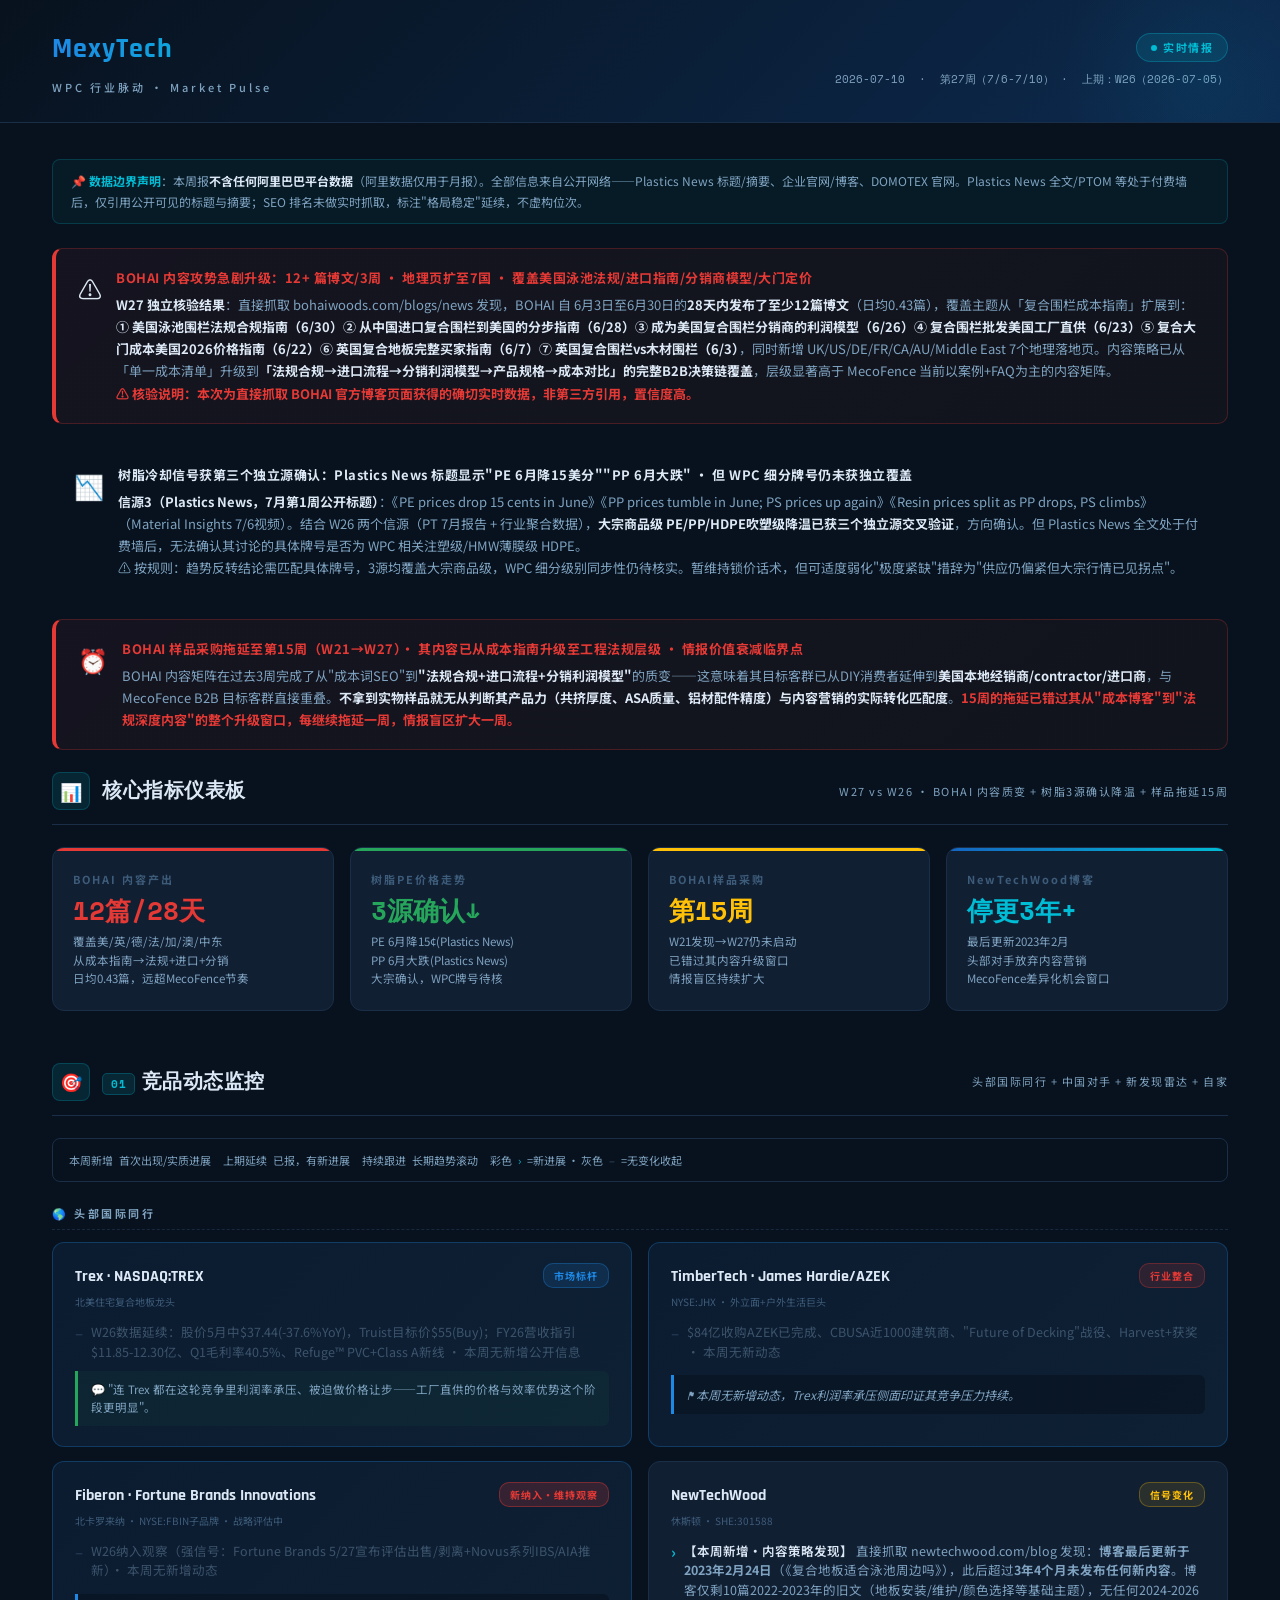
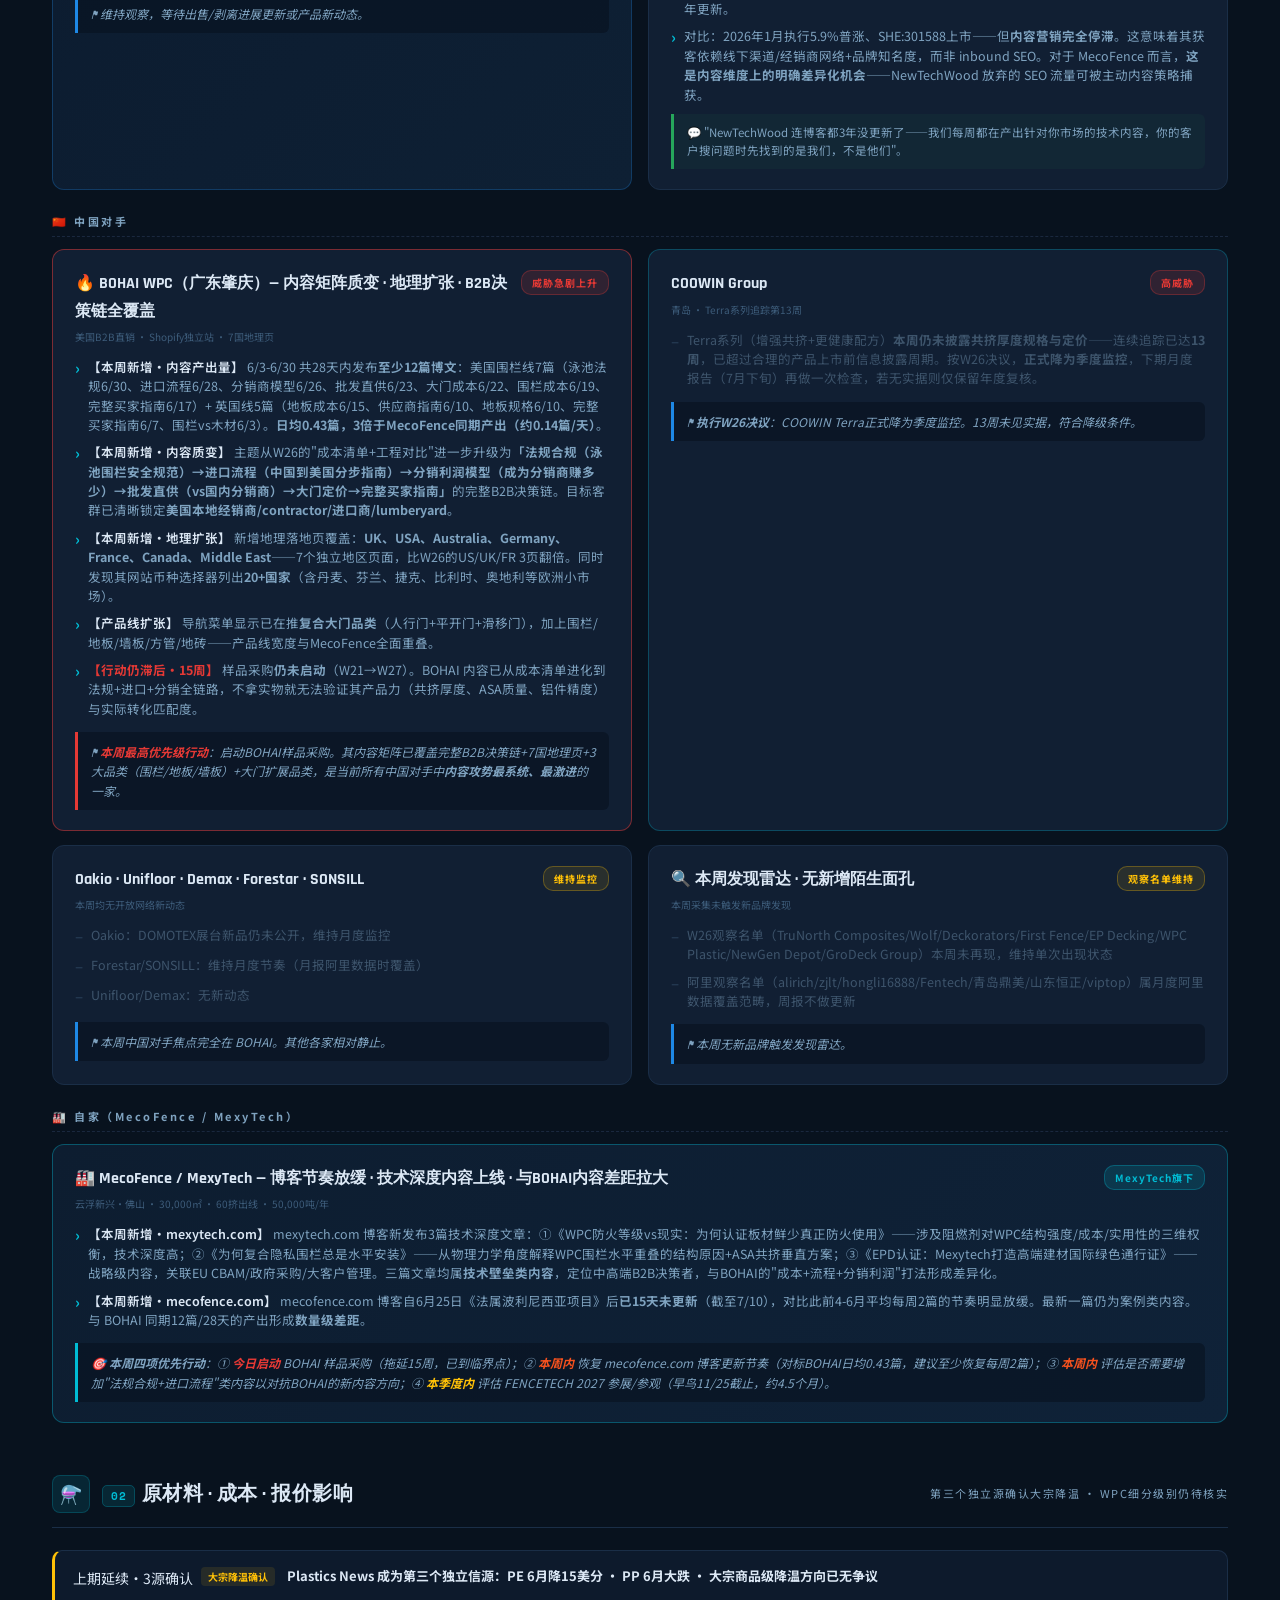
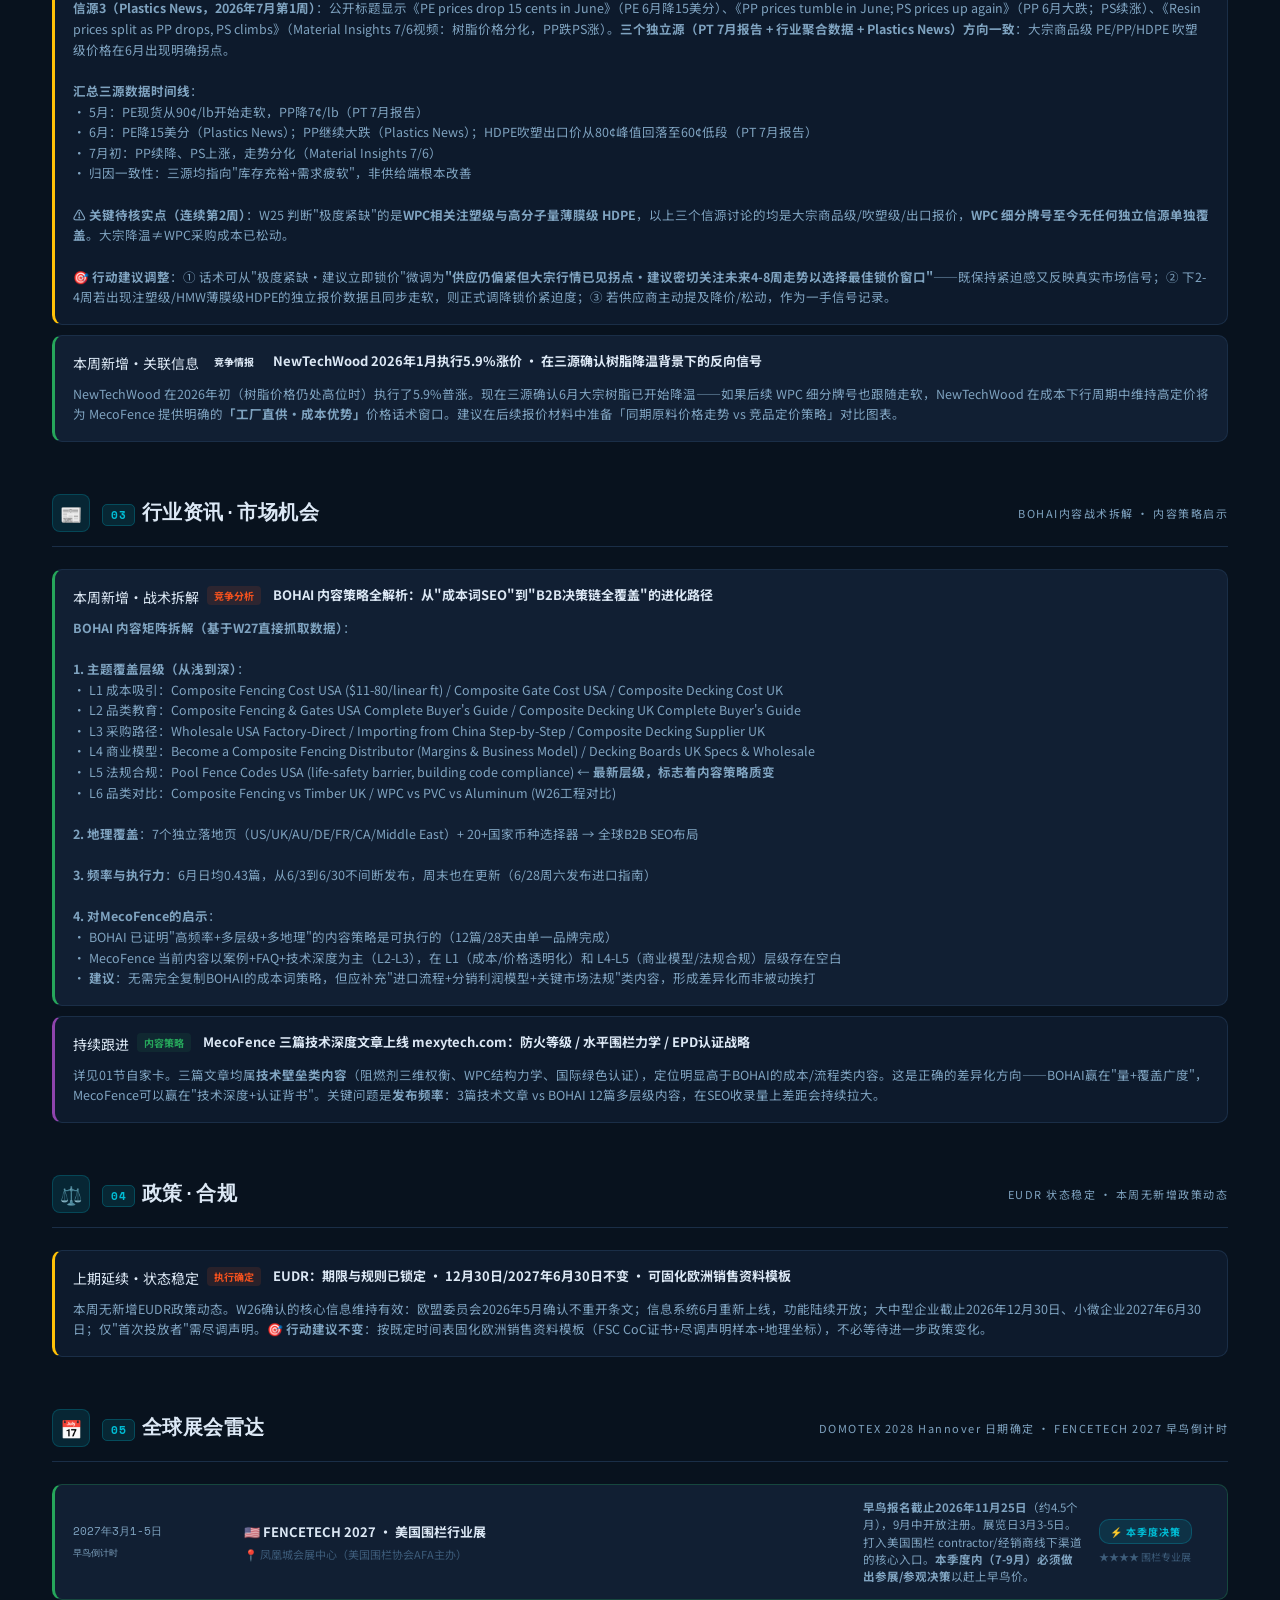
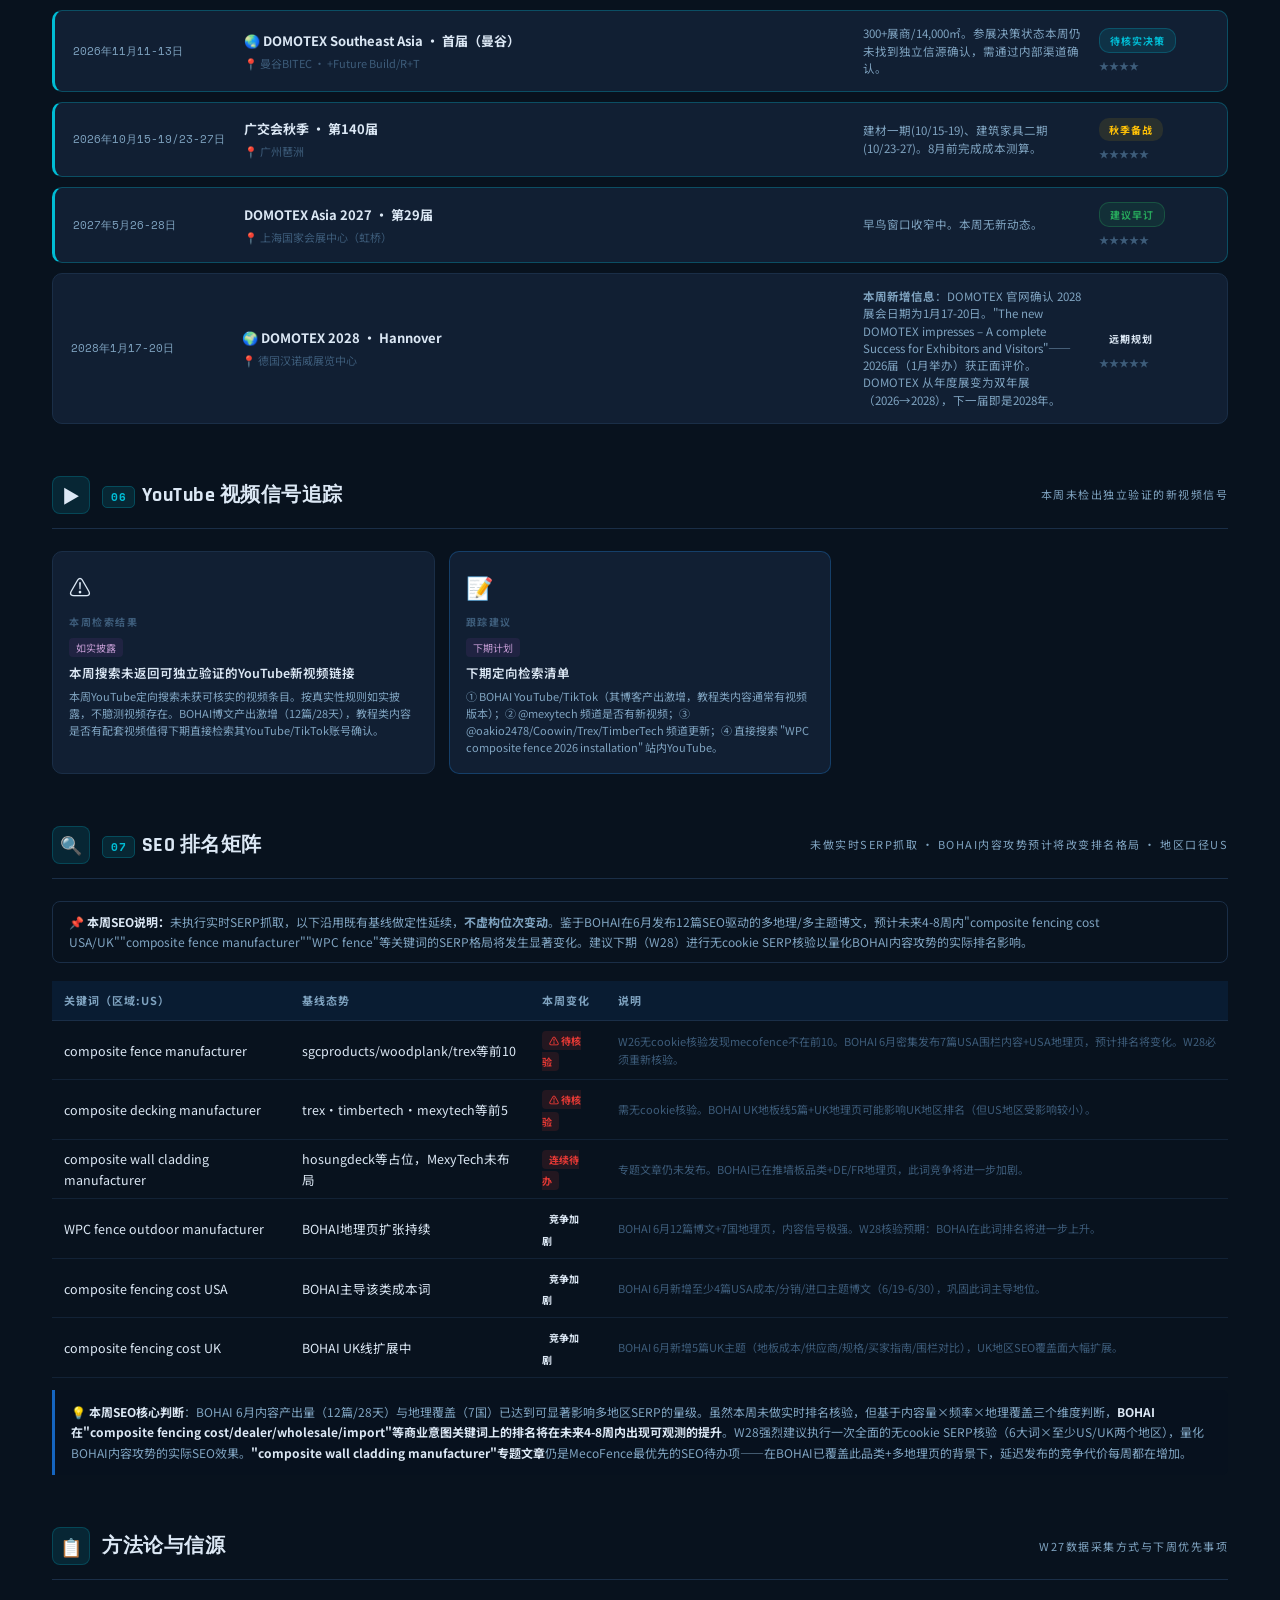
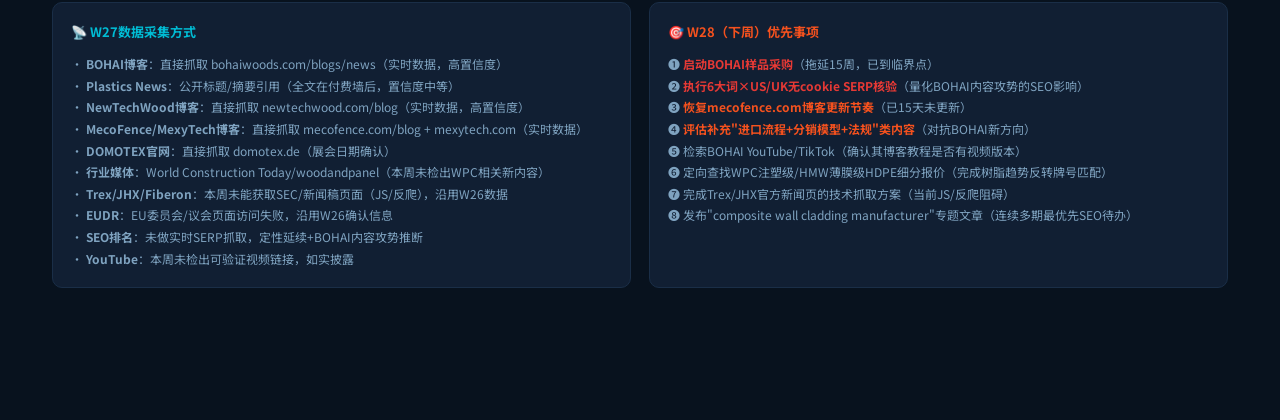
==== 2026-W27.html @ 4975dfab "W27: BOHAI内容质变(12篇28天+7国)·树脂3源降温·NewTechWood博客停更3年·COOWIN Terra降级" ====
<!DOCTYPE html><html lang="zh-CN"><head><meta charset="UTF-8"><meta name="viewport" content="width=device-width, initial-scale=1.0"><title>MexyTech WPC 行业脉动 — 2026 第27周</title><link rel="stylesheet" href="pulse.css"></head><body><header>
  <div class="logo-block">
    <div class="logo-name">MexyTech</div>
    <div class="logo-sub">WPC 行业脉动 · Market Pulse</div>
  </div>
  <div class="header-right">
    <div class="live-badge"><span class="dot-live"></span> 实时情报</div>
    <div class="report-meta">2026-07-10 &nbsp;·&nbsp; 第27周（7/6-7/10）&nbsp;·&nbsp; 上期：W26（2026-07-05）</div>
  </div>
</header><main>

<div style="margin-bottom:24px;padding:11px 18px;background:rgba(0,188,212,.05);border:1px solid rgba(0,188,212,.2);border-radius:8px;font-size:12px;color:var(--正文次色);">
  📌 <strong style="color:var(--青色)">数据边界声明</strong>：本周报<strong style="color:var(--正文主色)">不含任何阿里巴巴平台数据</strong>（阿里数据仅用于月报）。全部信息来自公开网络——Plastics News 标题/摘要、企业官网/博客、DOMOTEX 官网。Plastics News 全文/PTOM 等处于付费墙后，仅引用公开可见的标题与摘要；SEO 排名未做实时抓取，标注"格局稳定"延续，不虚构位次。
</div>

<!-- 三条警报 -->
<div class="警报横幅 红">
  <div class="警报图标">⚠️</div>
  <div>
    <div class="警报标题">BOHAI 内容攻势急剧升级：12+ 篇博文/3周 · 地理页扩至7国 · 覆盖美国泳池法规/进口指南/分销商模型/大门定价</div>
    <div class="警报正文">
      <strong>W27 独立核验结果</strong>：直接抓取 bohaiwoods.com/blogs/news 发现，BOHAI 自 6月3日至6月30日的<strong>28天内发布了至少12篇博文</strong>（日均0.43篇），覆盖主题从「复合围栏成本指南」扩展到：<strong>① 美国泳池围栏法规合规指南（6/30）② 从中国进口复合围栏到美国的分步指南（6/28）③ 成为美国复合围栏分销商的利润模型（6/26）④ 复合围栏批发美国工厂直供（6/23）⑤ 复合大门成本美国2026价格指南（6/22）⑥ 英国复合地板完整买家指南（6/7）⑦ 英国复合围栏vs木材围栏（6/3）</strong>，同时新增 UK/US/DE/FR/CA/AU/Middle East 7个地理落地页。内容策略已从「单一成本清单」升级到<strong>「法规合规→进口流程→分销利润模型→产品规格→成本对比」的完整B2B决策链覆盖</strong>，层级显著高于 MecoFence 当前以案例+FAQ为主的内容矩阵。<br>
      <span class="红字">⚠️ 核验说明：本次为直接抓取 BOHAI 官方博客页面获得的确切实时数据，非第三方引用，置信度高。</span>
    </div>
  </div>
</div>

<div class="警报横幅 黄">
  <div class="警报图标">📉</div>
  <div>
    <div class="警报标题">树脂冷却信号获第三个独立源确认：Plastics News 标题显示"PE 6月降15美分""PP 6月大跌" · 但 WPC 细分牌号仍未获独立覆盖</div>
    <div class="警报正文">
      <strong>信源3（Plastics News，7月第1周公开标题）</strong>：《PE prices drop 15 cents in June》《PP prices tumble in June; PS prices up again》《Resin prices split as PP drops, PS climbs》（Material Insights 7/6视频）。结合 W26 两个信源（PT 7月报告 + 行业聚合数据），<strong>大宗商品级 PE/PP/HDPE吹塑级降温已获三个独立源交叉验证</strong>，方向确认。但 Plastics News 全文处于付费墙后，无法确认其讨论的具体牌号是否为 WPC 相关注塑级/HMW薄膜级 HDPE。<br>
      <span class="黄字">⚠️ 按规则：趋势反转结论需匹配具体牌号，3源均覆盖大宗商品级，WPC 细分级别同步性仍待核实。暂维持锁价话术，但可适度弱化"极度紧缺"措辞为"供应仍偏紧但大宗行情已见拐点"。</span>
    </div>
  </div>
</div>

<div class="警报横幅 红">
  <div class="警报图标">⏰</div>
  <div>
    <div class="警报标题">BOHAI 样品采购拖延至第15周（W21→W27）· 其内容已从成本指南升级至工程法规层级 · 情报价值衰减临界点</div>
    <div class="警报正文">
      BOHAI 内容矩阵在过去3周完成了从"成本词SEO"到<strong>"法规合规+进口流程+分销利润模型"</strong>的质变——这意味着其目标客群已从DIY消费者延伸到<strong>美国本地经销商/contractor/进口商</strong>，与 MecoFence B2B 目标客群直接重叠。<strong>不拿到实物样品就无从判断其产品力（共挤厚度、ASA质量、铝材配件精度）与内容营销的实际转化匹配度</strong>。<span class="红字">15周的拖延已错过其从"成本博客"到"法规深度内容"的整个升级窗口，每继续拖延一周，情报盲区扩大一周。</span>
    </div>
  </div>
</div>

<!-- 仪表板 -->
<section>
  <div class="节标题栏">
    <div class="节图标">📊</div>
    <div class="节名">核心指标仪表板</div>
    <div class="节副标题">W27 vs W26 · BOHAI 内容质变 + 树脂3源确认降温 + 样品拖延15周</div>
  </div>
  <div class="统计网格">
    <div class="统计卡片 红">
      <div class="统计标签">BOHAI 内容产出</div>
      <div class="统计数值">12篇/28天</div>
      <div class="统计备注">覆盖美/英/德/法/加/澳/中东<br>从成本指南→法规+进口+分销<br>日均0.43篇，远超MecoFence节奏</div>
    </div>
    <div class="统计卡片 绿">
      <div class="统计标签">树脂PE价格走势</div>
      <div class="统计数值">3源确认↓</div>
      <div class="统计备注">PE 6月降15¢(Plastics News)<br>PP 6月大跌(Plastics News)<br>大宗确认，WPC牌号待核</div>
    </div>
    <div class="统计卡片 黄">
      <div class="统计标签">BOHAI样品采购</div>
      <div class="统计数值">第15周</div>
      <div class="统计备注">W21发现→W27仍未启动<br>已错过其内容升级窗口<br>情报盲区持续扩大</div>
    </div>
    <div class="统计卡片 蓝">
      <div class="统计标签">NewTechWood博客</div>
      <div class="统计数值">停更3年+</div>
      <div class="统计备注">最后更新2023年2月<br>头部对手放弃内容营销<br>MecoFence差异化机会窗口</div>
    </div>
  </div>
</section>

<!-- 01 竞品动态 -->
<section>
  <div class="节标题栏">
    <div class="节图标">🎯</div>
    <div class="节名"><span class="节序号">01</span> 竞品动态监控</div>
    <div class="节副标题">头部国际同行 + 中国对手 + 新发现雷达 + 自家</div>
  </div>
  <div class="回溯图例">
    <span class="图例项"><span class="回溯徽章 徽章-新增">本周新增</span>首次出现/实质进展</span>
    <span class="图例项"><span class="回溯徽章 徽章-延续">上期延续</span>已报，有新进展</span>
    <span class="图例项"><span class="回溯徽章 徽章-跟进">持续跟进</span>长期趋势滚动</span>
    <span class="图例项">彩色<span style="color:var(--青色)">›</span>=新进展 · 灰色<span style="opacity:.42">–</span>=无变化收起</span>
  </div>

  <div class="子分类标题">🌎 头部国际同行</div>
  <div class="竞品网格">
    <div class="竞品卡片 标杆">
      <div class="竞品顶部"><div><div class="竞品名">Trex · NASDAQ:TREX</div><div class="竞品来源">北美住宅复合地板龙头</div></div><span class="威胁等级 威胁-标杆">市场标杆</span></div>
      <ul class="竞品更新列表">
        <li class="已报"><span>W26数据延续：股价5月中$37.44(-37.6%YoY)，Truist目标价$55(Buy)；FY26营收指引$11.85-12.30亿、Q1毛利率40.5%、Refuge™ PVC+Class A新线 · 本周无新增公开信息</span></li>
      </ul>
      <div class="业务话术">💬 "连 Trex 都在这轮竞争里利润率承压、被迫做价格让步——工厂直供的价格与效率优势这个阶段更明显"。</div>
    </div>
    <div class="竞品卡片 标杆">
      <div class="竞品顶部"><div><div class="竞品名">TimberTech · James Hardie/AZEK</div><div class="竞品来源">NYSE:JHX · 外立面+户外生活巨头</div></div><span class="威胁等级 威胁-高">行业整合</span></div>
      <ul class="竞品更新列表">
        <li class="已报"><span>$84亿收购AZEK已完成、CBUSA近1000建筑商、"Future of Decking"战役、Harvest+获奖 · 本周无新动态</span></li>
      </ul>
      <div class="竞品裁决">⚑ 本周无新增动态，Trex利润率承压侧面印证其竞争压力持续。</div>
    </div>
  </div>
  <div style="margin-top:14px;"></div>
  <div class="竞品网格">
    <div class="竞品卡片 标杆">
      <div class="竞品顶部"><div><div class="竞品名">Fiberon · Fortune Brands Innovations</div><div class="竞品来源">北卡罗来纳 · NYSE:FBIN子品牌 · 战略评估中</div></div><span class="威胁等级 威胁-新">新纳入·维持观察</span></div>
      <ul class="竞品更新列表">
        <li class="已报"><span>W26纳入观察（强信号：Fortune Brands 5/27宣布评估出售/剥离+Novus系列IBS/AIA推新）· 本周无新增动态</span></li>
      </ul>
      <div class="竞品裁决">⚑ 维持观察，等待出售/剥离进展更新或产品新动态。</div>
    </div>
    <div class="竞品卡片">
      <div class="竞品顶部"><div><div class="竞品名">NewTechWood</div><div class="竞品来源">休斯顿 · SHE:301588</div></div><span class="威胁等级 威胁-监控">信号变化</span></div>
      <ul class="竞品更新列表">
        <li><span><span class="重点">【本周新增·内容策略发现】</span> 直接抓取 newtechwood.com/blog 发现：<strong>博客最后更新于2023年2月24日</strong>（《复合地板适合泳池周边吗》），此后超过<strong>3年4个月未发布任何新内容</strong>。博客仅剩10篇2022-2023年的旧文（地板安装/维护/颜色选择等基础主题），无任何2024-2026年更新。</span></li>
        <li><span>对比：2026年1月执行5.9%普涨、SHE:301588上市——但<strong>内容营销完全停滞</strong>。这意味着其获客依赖线下渠道/经销商网络+品牌知名度，而非 inbound SEO。对于 MecoFence 而言，<strong>这是内容维度上的明确差异化机会</strong>——NewTechWood 放弃的 SEO 流量可被主动内容策略捕获。</span></li>
      </ul>
      <div class="业务话术">💬 "NewTechWood 连博客都3年没更新了——我们每周都在产出针对你市场的技术内容，你的客户搜问题时先找到的是我们，不是他们"。</div>
    </div>
  </div>

  <div class="子分类标题">🇨🇳 中国对手</div>
  <div class="竞品网格">
    <div class="竞品卡片" style="border-color:rgba(229,57,53,.5);">
      <div class="竞品顶部"><div><div class="竞品名">🔥 BOHAI WPC（广东肇庆）— 内容矩阵质变 · 地理扩张 · B2B决策链全覆盖</div><div class="竞品来源">美国B2B直销 · Shopify独立站 · 7国地理页</div></div><span class="威胁等级 威胁-高">威胁急剧上升</span></div>
      <ul class="竞品更新列表">
        <li><span><span class="重点">【本周新增·内容产出量】</span> 6/3-6/30 共28天内发布<strong>至少12篇博文</strong>：美国围栏线7篇（泳池法规6/30、进口流程6/28、分销商模型6/26、批发直供6/23、大门成本6/22、围栏成本6/19、完整买家指南6/17）+ 英国线5篇（地板成本6/15、供应商指南6/10、地板规格6/10、完整买家指南6/7、围栏vs木材6/3）。<strong>日均0.43篇，3倍于MecoFence同期产出（约0.14篇/天）</strong>。</span></li>
        <li><span><span class="重点">【本周新增·内容质变】</span> 主题从W26的"成本清单+工程对比"进一步升级为<strong>「法规合规（泳池围栏安全规范）→进口流程（中国到美国分步指南）→分销利润模型（成为分销商赚多少）→批发直供（vs国内分销商）→大门定价→完整买家指南」</strong>的完整B2B决策链。目标客群已清晰锁定<strong>美国本地经销商/contractor/进口商/lumberyard</strong>。</span></li>
        <li><span><span class="重点">【本周新增·地理扩张】</span> 新增地理落地页覆盖：<strong>UK、USA、Australia、Germany、France、Canada、Middle East</strong>——7个独立地区页面，比W26的US/UK/FR 3页翻倍。同时发现其网站币种选择器列出<strong>20+国家</strong>（含丹麦、芬兰、捷克、比利时、奥地利等欧洲小市场）。</span></li>
        <li><span><span class="重点">【产品线扩张】</span> 导航菜单显示已在推<strong>复合大门品类</strong>（人行门+平开门+滑移门），加上围栏/地板/墙板/方管/地砖——产品线宽度与MecoFence全面重叠。</span></li>
        <li><span><span class="红字">【行动仍滞后·15周】</span> 样品采购<strong>仍未启动</strong>（W21→W27）。BOHAI 内容已从成本清单进化到法规+进口+分销全链路，不拿实物就无法验证其产品力（共挤厚度、ASA质量、铝件精度）与实际转化匹配度。</span></li>
      </ul>
      <div class="竞品裁决" style="border-left-color:var(--红色);">⚑ <strong style="color:var(--红色)">本周最高优先级行动</strong>：启动BOHAI样品采购。其内容矩阵已覆盖完整B2B决策链+7国地理页+3大品类（围栏/地板/墙板）+大门扩展品类，是当前所有中国对手中<strong>内容攻势最系统、最激进</strong>的一家。</div>
    </div>
    <div class="竞品卡片 高亮">
      <div class="竞品顶部"><div><div class="竞品名">COOWIN Group</div><div class="竞品来源">青岛 · Terra系列追踪第13周</div></div><span class="威胁等级 威胁-高">高威胁</span></div>
      <ul class="竞品更新列表">
        <li class="已报"><span>Terra系列（增强共挤+更健康配方）<strong>本周仍未披露共挤厚度规格与定价</strong>——连续追踪已达<strong>13周</strong>，已超过合理的产品上市前信息披露周期。按W26决议，<strong>正式降为季度监控</strong>，下期月度报告（7月下旬）再做一次检查，若无实据则仅保留年度复核。</span></li>
      </ul>
      <div class="竞品裁决">⚑ <strong>执行W26决议</strong>：COOWIN Terra正式降为季度监控。13周未见实据，符合降级条件。</div>
    </div>
  </div>
  <div style="margin-top:14px;"></div>
  <div class="竞品网格">
    <div class="竞品卡片">
      <div class="竞品顶部"><div><div class="竞品名">Oakio · Unifloor · Demax · Forestar · SONSILL</div><div class="竞品来源">本周均无开放网络新动态</div></div><span class="威胁等级 威胁-监控">维持监控</span></div>
      <ul class="竞品更新列表">
        <li class="已报"><span>Oakio：DOMOTEX展台新品仍未公开，维持月度监控</span></li>
        <li class="已报"><span>Forestar/SONSILL：维持月度节奏（月报阿里数据时覆盖）</span></li>
        <li class="已报"><span>Unifloor/Demax：无新动态</span></li>
      </ul>
      <div class="竞品裁决">⚑ 本周中国对手焦点完全在 BOHAI。其他各家相对静止。</div>
    </div>
    <div class="竞品卡片">
      <div class="竞品顶部"><div><div class="竞品名">🔍 本周发现雷达 · 无新增陌生面孔</div><div class="竞品来源">本周采集未触发新品牌发现</div></div><span class="威胁等级 威胁-监控">观察名单维持</span></div>
      <ul class="竞品更新列表">
        <li class="已报"><span>W26观察名单（TruNorth Composites/Wolf/Deckorators/First Fence/EP Decking/WPC Plastic/NewGen Depot/GroDeck Group）本周未再现，维持单次出现状态</span></li>
        <li class="已报"><span>阿里观察名单（alirich/zjlt/hongli16888/Fentech/青岛鼎美/山东恒正/viptop）属月度阿里数据覆盖范畴，周报不做更新</span></li>
      </ul>
      <div class="竞品裁决">⚑ 本周无新品牌触发发现雷达。</div>
    </div>
  </div>

  <div class="子分类标题">🏭 自家（MecoFence / MexyTech）</div>
  <div class="竞品网格">
    <div class="竞品卡片 跨两列 自家">
      <div class="竞品顶部"><div><div class="竞品名">🏭 MecoFence / MexyTech — 博客节奏放缓 · 技术深度内容上线 · 与BOHAI内容差距拉大</div><div class="竞品来源">云浮新兴·佛山 · 30,000㎡ · 60挤出线 · 50,000吨/年</div></div><span class="威胁等级 威胁-自家">MexyTech旗下</span></div>
      <ul class="竞品更新列表">
        <li><span><span class="重点">【本周新增·mexytech.com】</span> mexytech.com 博客新发布3篇技术深度文章：①《WPC防火等级vs现实：为何认证板材鲜少真正防火使用》——涉及阻燃剂对WPC结构强度/成本/实用性的三维权衡，技术深度高；②《为何复合隐私围栏总是水平安装》——从物理力学角度解释WPC围栏水平重叠的结构原因+ASA共挤垂直方案；③《EPD认证：Mexytech打造高端建材国际绿色通行证》——战略级内容，关联EU CBAM/政府采购/大客户管理。三篇文章均属<strong>技术壁垒类内容</strong>，定位中高端B2B决策者，与BOHAI的"成本+流程+分销利润"打法形成差异化。</span></li>
        <li><span><span class="重点">【本周新增·mecofence.com】</span> mecofence.com 博客自6月25日《法属波利尼西亚项目》后<strong>已15天未更新</strong>（截至7/10），对比此前4-6月平均每周2篇的节奏明显放缓。最新一篇仍为案例类内容。与 BOHAI 同期12篇/28天的产出形成<strong>数量级差距</strong>。</span></li>
      </ul>
      <div class="竞品裁决" style="border-left-color:var(--青色);">🎯 <strong>本周四项优先行动</strong>：① <strong style="color:var(--红色)">今日启动</strong> BOHAI 样品采购（拖延15周，已到临界点）；② <strong style="color:var(--橙色)">本周内</strong> 恢复 mecofence.com 博客更新节奏（对标BOHAI日均0.43篇，建议至少恢复每周2篇）；③ <strong style="color:var(--橙色)">本周内</strong> 评估是否需要增加"法规合规+进口流程"类内容以对抗BOHAI的新内容方向；④ <strong style="color:var(--黄色)">本季度内</strong> 评估 FENCETECH 2027 参展/参观（早鸟11/25截止，约4.5个月）。</div>
    </div>
  </div>
</section>

<!-- 02 原材料·成本 -->
<section>
  <div class="节标题栏">
    <div class="节图标">⚗️</div>
    <div class="节名"><span class="节序号">02</span> 原材料 · 成本 · 报价影响</div>
    <div class="节副标题">第三个独立源确认大宗降温 · WPC细分级别仍待核实</div>
  </div>
  <div class="资讯卡片 延续">
    <div class="资讯顶部">
      <span class="回溯徽章 徽章-延续">上期延续·3源确认</span>
      <span class="影响标签 影响-中">大宗降温确认</span>
      <div class="资讯标题">Plastics News 成为第三个独立信源：PE 6月降15美分 · PP 6月大跌 · 大宗商品级降温方向已无争议</div>
    </div>
    <div class="资讯正文">
      <strong>信源3（Plastics News，2026年7月第1周）</strong>：公开标题显示《PE prices drop 15 cents in June》（PE 6月降15美分）、《PP prices tumble in June; PS prices up again》（PP 6月大跌；PS续涨）、《Resin prices split as PP drops, PS climbs》（Material Insights 7/6视频：树脂价格分化，PP跌PS涨）。<strong>三个独立源（PT 7月报告 + 行业聚合数据 + Plastics News）方向一致</strong>：大宗商品级 PE/PP/HDPE 吹塑级价格在6月出现明确拐点。<br><br>
      <strong>汇总三源数据时间线</strong>：<br>
      · 5月：PE现货从90¢/lb开始走软，PP降7¢/lb（PT 7月报告）<br>
      · 6月：PE降15美分（Plastics News）；PP继续大跌（Plastics News）；HDPE吹塑出口价从80¢峰值回落至60¢低段（PT 7月报告）<br>
      · 7月初：PP续降、PS上涨，走势分化（Material Insights 7/6）<br>
      · 归因一致性：三源均指向"库存充裕+需求疲软"，非供给端根本改善<br><br>
      <strong>⚠️ 关键待核实点（连续第2周）</strong>：W25 判断"极度紧缺"的是<strong>WPC相关注塑级与高分子量薄膜级 HDPE</strong>，以上三个信源讨论的均是大宗商品级/吹塑级/出口报价，<strong>WPC 细分牌号至今无任何独立信源单独覆盖</strong>。大宗降温≠WPC采购成本已松动。<br><br>
      <strong>🎯 行动建议调整</strong>：① 话术可从"极度紧缺·建议立即锁价"微调为<strong>"供应仍偏紧但大宗行情已见拐点·建议密切关注未来4-8周走势以选择最佳锁价窗口"</strong>——既保持紧迫感又反映真实市场信号；② 下2-4周若出现注塑级/HMW薄膜级HDPE的独立报价数据且同步走软，则正式调降锁价紧迫度；③ 若供应商主动提及降价/松动，作为一手信号记录。
    </div>
  </div>
  <div class="资讯卡片 新增">
    <div class="资讯顶部">
      <span class="回溯徽章 徽章-新增">本周新增·关联信息</span>
      <span class="影响标签 影响-参考">竞争情报</span>
      <div class="资讯标题">NewTechWood 2026年1月执行5.9%涨价 · 在三源确认树脂降温背景下的反向信号</div>
    </div>
    <div class="资讯正文">
      NewTechWood 在2026年初（树脂价格仍处高位时）执行了5.9%普涨。现在三源确认6月大宗树脂已开始降温——如果后续 WPC 细分牌号也跟随走软，NewTechWood 在成本下行周期中维持高定价将为 MecoFence 提供明确的<strong>「工厂直供·成本优势」</strong>价格话术窗口。建议在后续报价材料中准备「同期原料价格走势 vs 竞品定价策略」对比图表。
    </div>
  </div>
</section>

<!-- 03 行业资讯 -->
<section>
  <div class="节标题栏">
    <div class="节图标">📰</div>
    <div class="节名"><span class="节序号">03</span> 行业资讯 · 市场机会</div>
    <div class="节副标题">BOHAI内容战术拆解 · 内容策略启示</div>
  </div>
  <div class="资讯卡片 新增">
    <div class="资讯顶部">
      <span class="回溯徽章 徽章-新增">本周新增·战术拆解</span>
      <span class="影响标签 影响-高">竞争分析</span>
      <div class="资讯标题">BOHAI 内容策略全解析：从"成本词SEO"到"B2B决策链全覆盖"的进化路径</div>
    </div>
    <div class="资讯正文">
      <strong>BOHAI 内容矩阵拆解（基于W27直接抓取数据）</strong>：<br><br>
      <strong>1. 主题覆盖层级（从浅到深）</strong>：<br>
      · L1 成本吸引：Composite Fencing Cost USA ($11-80/linear ft) / Composite Gate Cost USA / Composite Decking Cost UK<br>
      · L2 品类教育：Composite Fencing & Gates USA Complete Buyer's Guide / Composite Decking UK Complete Buyer's Guide<br>
      · L3 采购路径：Wholesale USA Factory-Direct / Importing from China Step-by-Step / Composite Decking Supplier UK<br>
      · L4 商业模型：Become a Composite Fencing Distributor (Margins & Business Model) / Decking Boards UK Specs & Wholesale<br>
      · L5 法规合规：Pool Fence Codes USA (life-safety barrier, building code compliance) ← <strong>最新层级，标志着内容策略质变</strong><br>
      · L6 品类对比：Composite Fencing vs Timber UK / WPC vs PVC vs Aluminum (W26工程对比)<br><br>
      <strong>2. 地理覆盖</strong>：7个独立落地页（US/UK/AU/DE/FR/CA/Middle East）+ 20+国家币种选择器 → 全球B2B SEO布局<br><br>
      <strong>3. 频率与执行力</strong>：6月日均0.43篇，从6/3到6/30不间断发布，周末也在更新（6/28周六发布进口指南）<br><br>
      <strong>4. 对MecoFence的启示</strong>：<br>
      · BOHAI 已证明"高频率+多层级+多地理"的内容策略是可执行的（12篇/28天由单一品牌完成）<br>
      · MecoFence 当前内容以案例+FAQ+技术深度为主（L2-L3），在 L1（成本/价格透明化）和 L4-L5（商业模型/法规合规）层级存在空白<br>
      · <strong>建议</strong>：无需完全复制BOHAI的成本词策略，但应补充"进口流程+分销利润模型+关键市场法规"类内容，形成差异化而非被动挨打
    </div>
  </div>
  <div class="资讯卡片 跟进">
    <div class="资讯顶部">
      <span class="回溯徽章 徽章-跟进">持续跟进</span>
      <span class="影响标签 影响-机会">内容策略</span>
      <div class="资讯标题">MecoFence 三篇技术深度文章上线 mexytech.com：防火等级 / 水平围栏力学 / EPD认证战略</div>
    </div>
    <div class="资讯正文">
      详见01节自家卡。三篇文章均属<strong>技术壁垒类内容</strong>（阻燃剂三维权衡、WPC结构力学、国际绿色认证），定位明显高于BOHAI的成本/流程类内容。这是正确的差异化方向——BOHAI赢在"量+覆盖广度"，MecoFence可以赢在"技术深度+认证背书"。关键问题是<strong>发布频率</strong>：3篇技术文章 vs BOHAI 12篇多层级内容，在SEO收录量上差距会持续拉大。
    </div>
  </div>
</section>

<!-- 04 政策·合规 -->
<section>
  <div class="节标题栏">
    <div class="节图标">⚖️</div>
    <div class="节名"><span class="节序号">04</span> 政策 · 合规</div>
    <div class="节副标题">EUDR 状态稳定 · 本周无新增政策动态</div>
  </div>
  <div class="资讯卡片 延续">
    <div class="资讯顶部">
      <span class="回溯徽章 徽章-延续">上期延续·状态稳定</span>
      <span class="影响标签 影响-高">执行确定</span>
      <div class="资讯标题">EUDR：期限与规则已锁定 · 12月30日/2027年6月30日不变 · 可固化欧洲销售资料模板</div>
    </div>
    <div class="资讯正文">
      本周无新增EUDR政策动态。W26确认的核心信息维持有效：欧盟委员会2026年5月确认不重开条文；信息系统6月重新上线，功能陆续开放；大中型企业截止2026年12月30日、小微企业2027年6月30日；仅"首次投放者"需尽调声明。<strong>🎯 行动建议不变</strong>：按既定时间表固化欧洲销售资料模板（FSC CoC证书+尽调声明样本+地理坐标），不必等待进一步政策变化。
    </div>
  </div>
</section>

<!-- 05 展会雷达 -->
<section>
  <div class="节标题栏">
    <div class="节图标">📅</div>
    <div class="节名"><span class="节序号">05</span> 全球展会雷达</div>
    <div class="节副标题">DOMOTEX 2028 Hannover 日期确定 · FENCETECH 2027 早鸟倒计时</div>
  </div>
  <div class="展会列表">
    <div class="展会行 新事件">
      <div class="展会日期">
        2027年3月1-5日<br>
        <span class="回溯徽章 徽章-延续" style="font-size:9px;display:inline-flex;margin-top:4px;">早鸟倒计时</span>
      </div>
      <div>
        <div class="展会名">🇺🇸 FENCETECH 2027 · 美国围栏行业展</div>
        <div class="展会地点">📍 凤凰城会展中心（美国围栏协会AFA主办）</div>
      </div>
      <div class="展会描述"><strong>早鸟报名截止2026年11月25日</strong>（约4.5个月），9月中开放注册。展览日3月3-5日。打入美国围栏 contractor/经销商线下渠道的核心入口。<strong>本季度内（7-9月）必须做出参展/参观决策</strong>以赶上早鸟价。</div>
      <div class="展会状态">
        <div class="状态标签 状态-评估">⚡ 本季度决策</div>
        <div class="wpc相关度">★★★★ 围栏专业展</div>
      </div>
    </div>
    <div class="展会行 即将">
      <div class="展会日期">2026年11月11-13日</div>
      <div>
        <div class="展会名">🌏 DOMOTEX Southeast Asia · 首届（曼谷）</div>
        <div class="展会地点">📍 曼谷BITEC · +Future Build/R+T</div>
      </div>
      <div class="展会描述">300+展商/14,000㎡。参展决策状态本周仍未找到独立信源确认，需通过内部渠道确认。</div>
      <div class="展会状态">
        <div class="状态标签 状态-评估">待核实决策</div>
        <div class="wpc相关度">★★★★</div>
      </div>
    </div>
    <div class="展会行 即将">
      <div class="展会日期">2026年10月15-19/23-27日</div>
      <div>
        <div class="展会名">广交会秋季 · 第140届</div>
        <div class="展会地点">📍 广州琶洲</div>
      </div>
      <div class="展会描述">建材一期(10/15-19)、建筑家具二期(10/23-27)。8月前完成成本测算。</div>
      <div class="展会状态">
        <div class="状态标签 状态-近期">秋季备战</div>
        <div class="wpc相关度">★★★★★</div>
      </div>
    </div>
    <div class="展会行 即将">
      <div class="展会日期">2027年5月26-28日</div>
      <div>
        <div class="展会名">DOMOTEX Asia 2027 · 第29届</div>
        <div class="展会地点">📍 上海国家会展中心（虹桥）</div>
      </div>
      <div class="展会描述">早鸟窗口收窄中。本周无新动态。</div>
      <div class="展会状态">
        <div class="状态标签 状态-确认">建议早订</div>
        <div class="wpc相关度">★★★★★</div>
      </div>
    </div>
    <div class="展会行 远期">
      <div class="展会日期">2028年1月17-20日</div>
      <div>
        <div class="展会名">🌍 DOMOTEX 2028 · Hannover</div>
        <div class="展会地点">📍 德国汉诺威展览中心</div>
      </div>
      <div class="展会描述"><strong>本周新增信息</strong>：DOMOTEX 官网确认 2028 展会日期为1月17-20日。"The new DOMOTEX impresses – A complete Success for Exhibitors and Visitors"——2026届（1月举办）获正面评价。DOMOTEX 从年度展变为双年展（2026→2028），下一届即是2028年。</div>
      <div class="展会状态">
        <div class="状态标签 状态-远期">远期规划</div>
        <div class="wpc相关度">★★★★★</div>
      </div>
    </div>
  </div>
</section>

<!-- 06 YouTube -->
<section>
  <div class="节标题栏">
    <div class="节图标">▶️</div>
    <div class="节名"><span class="节序号">06</span> YouTube 视频信号追踪</div>
    <div class="节副标题">本周未检出独立验证的新视频信号</div>
  </div>
  <div class="视频网格">
    <div class="视频卡片">
      <div class="视频图标">⚠️</div>
      <div class="视频频道">本周检索结果</div>
      <span class="视频类型 类型-信号">如实披露</span>
      <div class="视频标题">本周搜索未返回可独立验证的YouTube新视频链接</div>
      <div class="视频备注">本周YouTube定向搜索未获可核实的视频条目。按真实性规则如实披露，不臆测视频存在。BOHAI博文产出激增（12篇/28天），教程类内容是否有配套视频值得下期直接检索其YouTube/TikTok账号确认。</div>
    </div>
    <div class="视频卡片" style="border-color:rgba(30,136,229,.3);">
      <div class="视频图标">📝</div>
      <div class="视频频道">跟踪建议</div>
      <span class="视频类型 类型-信号">下期计划</span>
      <div class="视频标题">下期定向检索清单</div>
      <div class="视频备注">① BOHAI YouTube/TikTok（其博客产出激增，教程类内容通常有视频版本）；② @mexytech 频道是否有新视频；③ @oakio2478/Coowin/Trex/TimberTech 频道更新；④ 直接搜索 "WPC composite fence 2026 installation" 站内YouTube。</div>
    </div>
  </div>
</section>

<!-- 07 SEO排名矩阵 -->
<section>
  <div class="节标题栏">
    <div class="节图标">🔍</div>
    <div class="节名"><span class="节序号">07</span> SEO 排名矩阵</div>
    <div class="节副标题">未做实时SERP抓取 · BOHAI内容攻势预计将改变排名格局 · 地区口径US</div>
  </div>
  <div style="padding:10px 16px;background:rgba(8,18,30,.5);border:1px solid var(--卡片边框);border-radius:8px;margin-bottom:18px;font-size:12px;color:var(--正文次色);">
    📌 <strong style="color:var(--正文主色);">本周SEO说明：</strong>未执行实时SERP抓取，以下沿用既有基线做定性延续，<strong>不虚构位次变动</strong>。鉴于BOHAI在6月发布12篇SEO驱动的多地理/多主题博文，预计未来4-8周内"composite fencing cost USA/UK""composite fence manufacturer""WPC fence"等关键词的SERP格局将发生显著变化。建议下期（W28）进行无cookie SERP核验以量化BOHAI内容攻势的实际排名影响。
  </div>
  <table>
    <thead><tr><th>关键词（区域:US）</th><th>基线态势</th><th>本周变化</th><th>说明</th></tr></thead>
    <tbody>
      <tr><td>composite fence manufacturer</td><td>sgcproducts/woodplank/trex等前10</td><td><span class="变化标签 变化-警示">⚠ 待核验</span></td><td class="备注文字">W26无cookie核验发现mecofence不在前10。BOHAI 6月密集发布7篇USA围栏内容+USA地理页，预计排名将变化。W28必须重新核验。</td></tr>
      <tr><td>composite decking manufacturer</td><td>trex·timbertech·mexytech等前5</td><td><span class="变化标签 变化-警示">⚠ 待核验</span></td><td class="备注文字">需无cookie核验。BOHAI UK地板线5篇+UK地理页可能影响UK地区排名（但US地区受影响较小）。</td></tr>
      <tr><td>composite wall cladding manufacturer</td><td>hosungdeck等占位，MexyTech未布局</td><td><span class="变化标签 变化-警示">连续待办</span></td><td class="备注文字">专题文章仍未发布。BOHAI已在推墙板品类+DE/FR地理页，此词竞争将进一步加剧。</td></tr>
      <tr><td>WPC fence outdoor manufacturer</td><td>BOHAI地理页扩张持续</td><td><span class="变化标签 变化-上升">竞争加剧</span></td><td class="备注文字">BOHAI 6月12篇博文+7国地理页，内容信号极强。W28核验预期：BOHAI在此词排名将进一步上升。</td></tr>
      <tr><td>composite fencing cost USA</td><td>BOHAI主导该类成本词</td><td><span class="变化标签 变化-上升">竞争加剧</span></td><td class="备注文字">BOHAI 6月新增至少4篇USA成本/分销/进口主题博文（6/19-6/30），巩固此词主导地位。</td></tr>
      <tr><td>composite fencing cost UK</td><td>BOHAI UK线扩展中</td><td><span class="变化标签 变化-上升">竞争加剧</span></td><td class="备注文字">BOHAI 6月新增5篇UK主题（地板成本/供应商/规格/买家指南/围栏对比），UK地区SEO覆盖面大幅扩展。</td></tr>
    </tbody>
  </table>
  <div class="市场信号">💡 <strong>本周SEO核心判断</strong>：BOHAI 6月内容产出量（12篇/28天）与地理覆盖（7国）已达到可显著影响多地区SERP的量级。虽然本周未做实时排名核验，但基于内容量×频率×地理覆盖三个维度判断，<strong>BOHAI在"composite fencing cost/dealer/wholesale/import"等商业意图关键词上的排名将在未来4-8周内出现可观测的提升</strong>。W28强烈建议执行一次全面的无cookie SERP核验（6大词×至少US/UK两个地区），量化BOHAI内容攻势的实际SEO效果。<strong>"composite wall cladding manufacturer"专题文章</strong>仍是MecoFence最优先的SEO待办项——在BOHAI已覆盖此品类+多地理页的背景下，延迟发布的竞争代价每周都在增加。</div>
</section>

<!-- Methodology + W28 priorities -->
<section>
  <div class="节标题栏">
    <div class="节图标">📋</div>
    <div class="节名">方法论与信源</div>
    <div class="节副标题">W27数据采集方式与下周优先事项</div>
  </div>
  <div style="display:grid;grid-template-columns:1fr 1fr;gap:18px;">
    <div style="background:var(--卡片背景);border:1px solid var(--卡片边框);border-radius:10px;padding:18px;">
      <div style="font-weight:700;color:var(--青色);margin-bottom:10px;font-size:13px;">📡 W27数据采集方式</div>
      <ul style="font-size:12px;color:var(--正文次色);line-height:1.8;list-style:none;padding:0;">
        <li>• <strong>BOHAI博客</strong>：直接抓取 bohaiwoods.com/blogs/news（实时数据，高置信度）</li>
        <li>• <strong>Plastics News</strong>：公开标题/摘要引用（全文在付费墙后，置信度中等）</li>
        <li>• <strong>NewTechWood博客</strong>：直接抓取 newtechwood.com/blog（实时数据，高置信度）</li>
        <li>• <strong>MecoFence/MexyTech博客</strong>：直接抓取 mecofence.com/blog + mexytech.com（实时数据）</li>
        <li>• <strong>DOMOTEX官网</strong>：直接抓取 domotex.de（展会日期确认）</li>
        <li>• <strong>行业媒体</strong>：World Construction Today/woodandpanel（本周未检出WPC相关新内容）</li>
        <li>• <strong>Trex/JHX/Fiberon</strong>：本周未能获取SEC/新闻稿页面（JS/反爬），沿用W26数据</li>
        <li>• <strong>EUDR</strong>：EU委员会/议会页面访问失败，沿用W26确认信息</li>
        <li>• <strong>SEO排名</strong>：未做实时SERP抓取，定性延续+BOHAI内容攻势推断</li>
        <li>• <strong>YouTube</strong>：本周未检出可验证视频链接，如实披露</li>
      </ul>
    </div>
    <div style="background:var(--卡片背景);border:1px solid var(--卡片边框);border-radius:10px;padding:18px;">
      <div style="font-weight:700;color:var(--橙色);margin-bottom:10px;font-size:13px;">🎯 W28（下周）优先事项</div>
      <ul style="font-size:12px;color:var(--正文次色);line-height:1.8;list-style:none;padding:0;">
        <li>❶ <strong style="color:var(--红色)">启动BOHAI样品采购</strong>（拖延15周，已到临界点）</li>
        <li>❷ <strong style="color:var(--红色)">执行6大词×US/UK无cookie SERP核验</strong>（量化BOHAI内容攻势的SEO影响）</li>
        <li>❸ <strong style="color:var(--橙色)">恢复mecofence.com博客更新节奏</strong>（已15天未更新）</li>
        <li>❹ <strong style="color:var(--橙色)">评估补充"进口流程+分销模型+法规"类内容</strong>（对抗BOHAI新方向）</li>
        <li>❺ 检索BOHAI YouTube/TikTok（确认其博客教程是否有视频版本）</li>
        <li>❻ 定向查找WPC注塑级/HMW薄膜级HDPE细分报价（完成树脂趋势反转牌号匹配）</li>
        <li>❼ 完成Trex/JHX官方新闻页的技术抓取方案（当前JS/反爬阻碍）</li>
        <li>❽ 发布"composite wall cladding manufacturer"专题文章（连续多期最优先SEO待办）</li>
      </ul>
    </div>
  </div>
</section>

</main></body></html>
---- pulse.css ----
@import url('https://fonts.googleapis.com/css2?family=Noto+Sans+SC:wght@300;400;500;700;900&family=Space+Mono:wght@400;700&family=Rajdhani:wght@600;700&display=swap');:root{  --深海:#08121e;--卡片背景:#111f33;--卡片边框:#1a2e47;  --主蓝:#1565c0;--亮蓝:#1e88e5;--青色:#00bcd4;--青色淡:rgba(0,188,212,.12);  --绿色:#26a65b;--红色:#e53935;--橙色:#f4511e;--黄色:#ffc107;--紫色:#8e44ad;  --正文主色:#dce8f5;--正文次色:#7fa3c0;--正文暗色:#3d5c7a;}*,*::before,*::after{box-sizing:border-box;margin:0;padding:0;}body{font-family:'Noto Sans SC',sans-serif;background:var(--深海);color:var(--正文主色);line-height:1.7;font-size:14px;}header{background:linear-gradient(135deg,#08121e 0%,#0a1f38 55%,#0d2a50 100%);border-bottom:1px solid var(--卡片边框);padding:26px 52px;display:flex;justify-content:space-between;align-items:center;position:relative;overflow:hidden;}header::after{content:'';position:absolute;top:-60px;right:-60px;width:280px;height:280px;background:radial-gradient(circle,rgba(0,188,212,.08),transparent 70%);border-radius:50%;pointer-events:none;}.logo-block{display:flex;flex-direction:column;gap:4px;}.logo-name{font-family:'Rajdhani',sans-serif;font-size:28px;font-weight:700;background:linear-gradient(90deg,#1e88e5,#00bcd4);-webkit-background-clip:text;-webkit-text-fill-color:transparent;letter-spacing:1px;}.logo-sub{font-size:11px;color:var(--正文次色);letter-spacing:3px;font-weight:500;}.header-right{text-align:right;display:flex;flex-direction:column;gap:8px;align-items:flex-end;}.live-badge{display:inline-flex;align-items:center;gap:6px;background:var(--青色淡);border:1px solid rgba(0,188,212,.3);border-radius:20px;padding:4px 14px;font-size:11px;font-weight:700;color:var(--青色);letter-spacing:1.5px;}.dot-live{width:6px;height:6px;background:var(--青色);border-radius:50%;animation:blink 1.5s infinite;}@keyframes blink{0%,100%{opacity:1}50%{opacity:.2}}.report-meta{font-family:'Space Mono',monospace;font-size:11px;color:var(--正文次色);}main{max-width:1300px;margin:0 auto;padding:36px 52px 80px;}section{margin-bottom:52px;}.节标题栏{display:flex;align-items:center;gap:12px;margin-bottom:22px;padding-bottom:14px;border-bottom:1px solid var(--卡片边框);}.节图标{width:38px;height:38px;background:var(--青色淡);border:1px solid rgba(0,188,212,.22);border-radius:8px;display:flex;align-items:center;justify-content:center;font-size:18px;}.节名{font-family:'Rajdhani',sans-serif;font-size:20px;font-weight:700;color:var(--正文主色);letter-spacing:.5px;}.节副标题{font-size:11px;color:var(--正文次色);margin-left:auto;letter-spacing:1.5px;}.节序号{font-family:'Space Mono',monospace;font-size:11px;font-weight:700;color:var(--青色);background:var(--青色淡);border:1px solid rgba(0,188,212,.25);border-radius:5px;padding:2px 8px;margin-right:2px;}.警报横幅{border-radius:10px;padding:18px 22px;margin-bottom:22px;display:flex;gap:14px;}.警报横幅.青{background:linear-gradient(135deg,rgba(0,188,212,.05),rgba(21,101,192,.07));border:1px solid rgba(0,188,212,.25);border-left:4px solid var(--青色);}.警报横幅.绿{background:linear-gradient(135deg,rgba(38,166,91,.05),rgba(21,101,192,.04));border:1px solid rgba(38,166,91,.25);border-left:4px solid var(--绿色);}.警报横幅.红{background:linear-gradient(135deg,rgba(229,57,53,.06),rgba(244,81,30,.04));border:1px solid rgba(229,57,53,.25);border-left:4px solid var(--红色);}.警报图标{font-size:24px;flex-shrink:0;margin-top:2px;}.警报标题{font-size:13px;font-weight:700;margin-bottom:5px;letter-spacing:.5px;}.青 .警报标题{color:var(--青色);}.绿 .警报标题{color:var(--绿色);}.红 .警报标题{color:var(--红色);}.警报正文{font-size:13px;color:var(--正文次色);line-height:1.7;}.警报正文 strong{color:var(--正文主色);}.红字{color:var(--红色);font-weight:700;}.橙字{color:var(--橙色);font-weight:700;}.绿字{color:var(--绿色);font-weight:700;}.青字{color:var(--青色);font-weight:700;}.统计网格{display:grid;grid-template-columns:repeat(4,1fr);gap:16px;}.统计卡片{background:var(--卡片背景);border:1px solid var(--卡片边框);border-radius:12px;padding:22px 20px;position:relative;overflow:hidden;}.统计卡片::before{content:'';position:absolute;top:0;left:0;right:0;height:3px;}.统计卡片.绿::before{background:var(--绿色);}.统计卡片.橙::before{background:var(--橙色);}.统计卡片.红::before{background:var(--红色);}.统计卡片.黄::before{background:var(--黄色);}.统计卡片.蓝::before{background:linear-gradient(90deg,var(--主蓝),var(--青色));}.统计标签{font-size:11px;font-weight:700;color:var(--正文暗色);letter-spacing:2px;margin-bottom:8px;}.统计数值{font-family:'Space Mono',monospace;font-size:26px;font-weight:700;line-height:1.05;margin-bottom:8px;}.统计卡片.绿 .统计数值{color:var(--绿色);}.统计卡片.橙 .统计数值{color:var(--橙色);}.统计卡片.红 .统计数值{color:var(--红色);}.统计卡片.黄 .统计数值{color:var(--黄色);}.统计卡片.蓝 .统计数值{color:var(--青色);}.统计备注{font-size:11.5px;color:var(--正文次色);line-height:1.6;}.子分类标题{font-size:11px;font-weight:700;color:var(--正文次色);letter-spacing:2.5px;margin:22px 0 12px;padding-bottom:6px;border-bottom:1px dashed rgba(30,46,71,.8);}.资讯卡片{background:var(--卡片背景);border:1px solid var(--卡片边框);border-radius:10px;padding:16px 18px;margin-bottom:10px;}.资讯卡片.新增{border-left:3px solid var(--绿色);}.资讯卡片.延续{border-left:3px solid var(--黄色);background:rgba(17,31,51,.7);}.资讯卡片.跟进{border-left:3px solid #8e44ad;background:rgba(17,31,51,.7);}.资讯顶部{display:flex;align-items:flex-start;gap:8px;margin-bottom:8px;flex-wrap:wrap;}.资讯标题{font-size:13px;font-weight:700;color:var(--正文主色);line-height:1.4;flex:1;}.资讯正文{font-size:12.5px;color:var(--正文次色);line-height:1.65;}.影响标签{font-size:10px;font-weight:700;padding:1px 7px;border-radius:4px;margin-right:4px;white-space:nowrap;}.影响-严重{background:rgba(229,57,53,.14);color:var(--红色);}.影响-高{background:rgba(244,81,30,.12);color:var(--橙色);}.影响-中{background:rgba(255,193,7,.1);color:var(--黄色);}.影响-机会{background:rgba(38,166,91,.1);color:var(--绿色);}.展后数据网格{display:grid;grid-template-columns:repeat(3,1fr);gap:14px;margin-bottom:20px;}.数据小卡{background:linear-gradient(135deg,rgba(0,188,212,.04),rgba(21,101,192,.06));border:1px solid rgba(0,188,212,.2);border-radius:10px;padding:16px 18px;text-align:center;}.数据小卡 .数字{font-family:'Space Mono',monospace;font-size:22px;font-weight:700;color:var(--青色);margin-bottom:4px;}.数据小卡 .标注{font-size:11px;color:var(--正文次色);}.数据小卡 .同比{font-size:10px;color:var(--绿色);margin-top:3px;}.竞品网格{display:grid;grid-template-columns:1fr 1fr;gap:16px;}.竞品卡片{background:var(--卡片背景);border:1px solid var(--卡片边框);border-radius:12px;padding:20px 22px;}.竞品卡片.高亮{border-color:rgba(0,188,212,.28);}.竞品卡片.跨两列{grid-column:span 2;}.竞品卡片.标杆{border-color:rgba(30,136,229,.28);background:linear-gradient(135deg,#0c1c30,#0e2034);}.竞品卡片.自家{border-color:rgba(0,188,212,.35);background:linear-gradient(135deg,#0d1d30,#0f2238);}.竞品顶部{display:flex;align-items:flex-start;justify-content:space-between;margin-bottom:12px;}.竞品名{font-family:'Rajdhani',sans-serif;font-size:16px;font-weight:700;color:var(--正文主色);}.竞品来源{font-size:10px;color:var(--正文暗色);margin-top:3px;}.威胁等级{font-size:10px;font-weight:700;padding:3px 10px;border-radius:10px;letter-spacing:1px;white-space:nowrap;flex-shrink:0;}.威胁-高{background:rgba(229,57,53,.14);color:var(--红色);border:1px solid rgba(229,57,53,.3);}.威胁-中{background:rgba(244,81,30,.14);color:var(--橙色);border:1px solid rgba(244,81,30,.3);}.威胁-监控{background:rgba(255,193,7,.1);color:var(--黄色);border:1px solid rgba(255,193,7,.28);}.威胁-标杆{background:rgba(30,136,229,.14);color:var(--亮蓝);border:1px solid rgba(30,136,229,.32);}.威胁-自家{background:rgba(0,188,212,.15);color:var(--青色);border:1px solid rgba(0,188,212,.3);}.威胁-新{background:rgba(229,57,53,.18);color:var(--红色);border:1px solid rgba(229,57,53,.4);}.竞品更新列表{list-style:none;display:flex;flex-direction:column;gap:8px;}.竞品更新列表 li{display:flex;gap:8px;align-items:flex-start;font-size:12.5px;color:var(--正文次色);line-height:1.55;}.竞品更新列表 li::before{content:'›';color:var(--青色);font-size:15px;font-weight:700;flex-shrink:0;margin-top:-1px;}.重点{color:var(--正文主色);font-weight:600;}.竞品裁决{margin-top:14px;padding:10px 13px;background:rgba(8,18,30,.6);border-left:3px solid var(--亮蓝);border-radius:0 6px 6px 0;font-size:12px;color:var(--正文次色);font-style:italic;line-height:1.6;}.业务话术{margin-top:10px;padding:9px 13px;background:rgba(38,166,91,.06);border-left:3px solid var(--绿色);border-radius:0 6px 6px 0;font-size:11.5px;color:var(--正文次色);line-height:1.6;}.业务话术 strong{color:var(--绿色);}.展会列表{display:flex;flex-direction:column;gap:10px;}.展会行{display:grid;grid-template-columns:155px 1fr 220px 110px;gap:16px;align-items:center;background:var(--卡片背景);border:1px solid var(--卡片边框);border-radius:10px;padding:14px 18px;}.展会行.即将{border-color:rgba(0,188,212,.3);border-left:3px solid var(--青色);}.展会行.新事件{border-color:rgba(38,166,91,.3);border-left:3px solid var(--绿色);}.展会日期{font-family:'Space Mono',monospace;font-size:11px;color:var(--正文次色);}.展会名{font-size:13px;font-weight:700;color:var(--正文主色);}.展会地点{font-size:11px;color:var(--正文暗色);margin-top:2px;}.展会描述{font-size:11.5px;color:var(--正文次色);line-height:1.5;}.状态标签{font-size:10px;font-weight:700;padding:3px 10px;border-radius:10px;display:inline-block;letter-spacing:1px;}.状态-确认{background:rgba(38,166,91,.12);color:var(--绿色);border:1px solid rgba(38,166,91,.3);}.状态-近期{background:rgba(255,193,7,.1);color:var(--黄色);}.状态-评估{background:rgba(0,188,212,.12);color:var(--青色);border:1px solid rgba(0,188,212,.25);}.wpc相关度{font-size:10px;color:var(--正文暗色);margin-top:4px;}.关键词块{margin-bottom:24px;}.关键词标签{display:inline-block;background:rgba(21,101,192,.18);border:1px solid rgba(30,136,229,.35);border-radius:6px;padding:3px 12px;font-size:11px;font-weight:700;color:var(--亮蓝);margin-bottom:10px;letter-spacing:.5px;}table{width:100%;border-collapse:collapse;font-size:12.5px;}thead th{background:rgba(21,101,192,.12);color:var(--正文次色);font-weight:700;font-size:11px;letter-spacing:1px;padding:10px 12px;text-align:left;border-bottom:1px solid var(--卡片边框);}tbody tr{border-bottom:1px solid rgba(26,46,71,.6);}tbody tr:hover{background:rgba(21,101,192,.05);}tbody td{padding:8px 12px;color:var(--正文主色);}.位次{font-family:'Space Mono',monospace;font-weight:700;font-size:14px;color:var(--青色);width:40px;}.位次-1{color:var(--黄色);}.位次-2{color:#9e9e9e;}.位次-3{color:#bf8c5a;}.num{font-family:'Space Mono',monospace;font-weight:700;}.变化标签{font-size:10px;font-weight:700;padding:2px 7px;border-radius:4px;}.变化-新{background:rgba(38,166,91,.15);color:var(--绿色);}.变化-涨{background:rgba(38,166,91,.12);color:var(--绿色);}.变化-跌{background:rgba(229,57,53,.12);color:var(--红色);}.变化-稳{background:rgba(117,117,117,.12);color:#9aa7b3;}.变化-警示{background:rgba(229,57,53,.12);color:var(--红色);}.优先-攻{background:rgba(229,57,53,.14);color:var(--红色);font-size:10px;font-weight:700;padding:2px 7px;border-radius:4px;}.优先-高{background:rgba(38,166,91,.14);color:var(--绿色);font-size:10px;font-weight:700;padding:2px 7px;border-radius:4px;}.优先-蓝海{background:rgba(0,188,212,.14);color:var(--青色);font-size:10px;font-weight:700;padding:2px 7px;border-radius:4px;}.优先-观望{background:rgba(117,117,117,.14);color:#9aa7b3;font-size:10px;font-weight:700;padding:2px 7px;border-radius:4px;}.标签-自家{font-size:10px;background:rgba(0,188,212,.15);color:var(--青色);padding:1px 6px;border-radius:4px;margin-left:5px;font-weight:700;}.标签-竞品{font-size:10px;background:rgba(244,81,30,.15);color:var(--橙色);padding:1px 6px;border-radius:4px;margin-left:5px;font-weight:700;}.标签-新入{font-size:10px;background:rgba(229,57,53,.15);color:var(--红色);padding:1px 6px;border-radius:4px;margin-left:5px;font-weight:700;}.备注文字{font-size:11px;color:var(--正文暗色);}.市场信号{padding:12px 16px;background:rgba(8,18,30,.6);border-left:3px solid var(--主蓝);border-radius:0 6px 6px 0;font-size:12px;color:var(--正文次色);margin-top:12px;line-height:1.7;}.市场信号 strong{color:var(--正文主色);}footer{border-top:1px solid var(--卡片边框);padding:20px 52px;display:flex;justify-content:space-between;align-items:center;font-size:11px;color:var(--正文暗色);}.底部品牌{font-family:'Rajdhani',sans-serif;font-weight:700;font-size:15px;color:var(--正文次色);}@media(max-width:900px){header,footer{flex-direction:column;gap:16px;padding:24px;}main{padding:24px;}.统计网格,.展后数据网格{grid-template-columns:repeat(2,1fr);}.竞品网格{grid-template-columns:1fr;}.展会行{grid-template-columns:1fr;}table{font-size:11px;}}

/* ===== weekly-only additions ===== */
.回溯图例{display:flex;gap:12px;flex-wrap:wrap;margin-bottom:20px;padding:12px 16px;background:rgba(8,18,30,.5);border:1px solid var(--卡片边框);border-radius:8px;}
.图例项{display:flex;align-items:center;gap:6px;font-size:11px;color:var(--正文次色);}
.完结行{display:flex;align-items:center;gap:10px;padding:8px 14px;background:rgba(8,18,30,.5);border:1px solid rgba(30,46,71,.5);border-radius:6px;margin-bottom:6px;opacity:.5;}
.完结行:hover{opacity:1;}
.竞品更新列表 li.已报{opacity:.4;}
.竞品更新列表 li.已报::before{content:'–';color:var(--正文暗色);}
.视频网格{display:grid;grid-template-columns:repeat(3,1fr);gap:14px;}
.视频卡片{background:var(--卡片背景);border:1px solid var(--卡片边框);border-radius:10px;padding:16px;}
.视频图标{font-size:22px;margin-bottom:8px;}
.视频频道{font-size:10px;color:var(--正文暗色);font-weight:700;letter-spacing:1.5px;margin-bottom:5px;}
.视频类型{font-size:10px;padding:1px 7px;border-radius:4px;margin-bottom:7px;display:inline-block;}
.类型-新品{background:rgba(0,188,212,.12);color:var(--青色);}
.类型-教程{background:rgba(21,101,192,.15);color:var(--亮蓝);}
.类型-行动{background:rgba(229,57,53,.12);color:var(--红色);}
.类型-信号{background:rgba(142,68,173,.12);color:#c39bd3;}
.视频标题{font-size:12.5px;color:var(--正文主色);font-weight:600;line-height:1.45;}
.视频备注{font-size:11px;color:var(--正文次色);margin-top:6px;line-height:1.55;}
@media(max-width:900px){.视频网格{grid-template-columns:1fr;}}
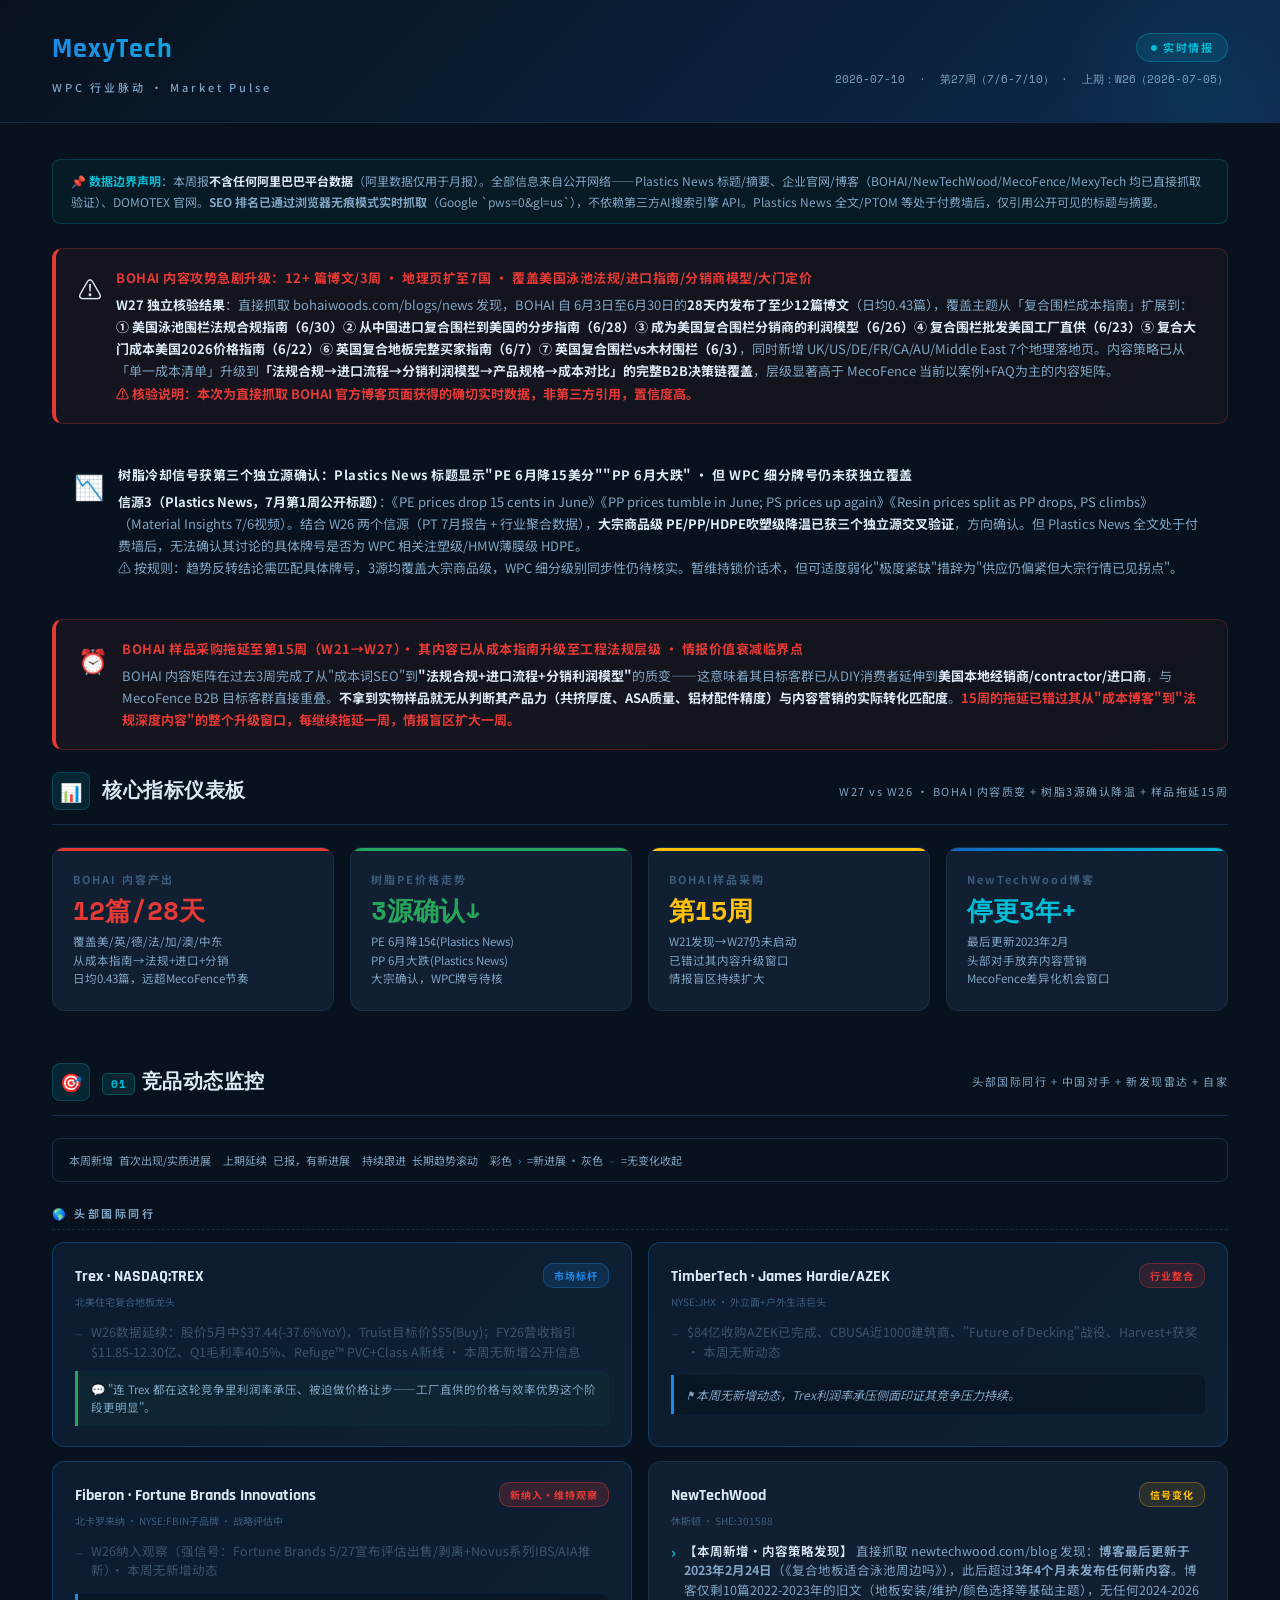
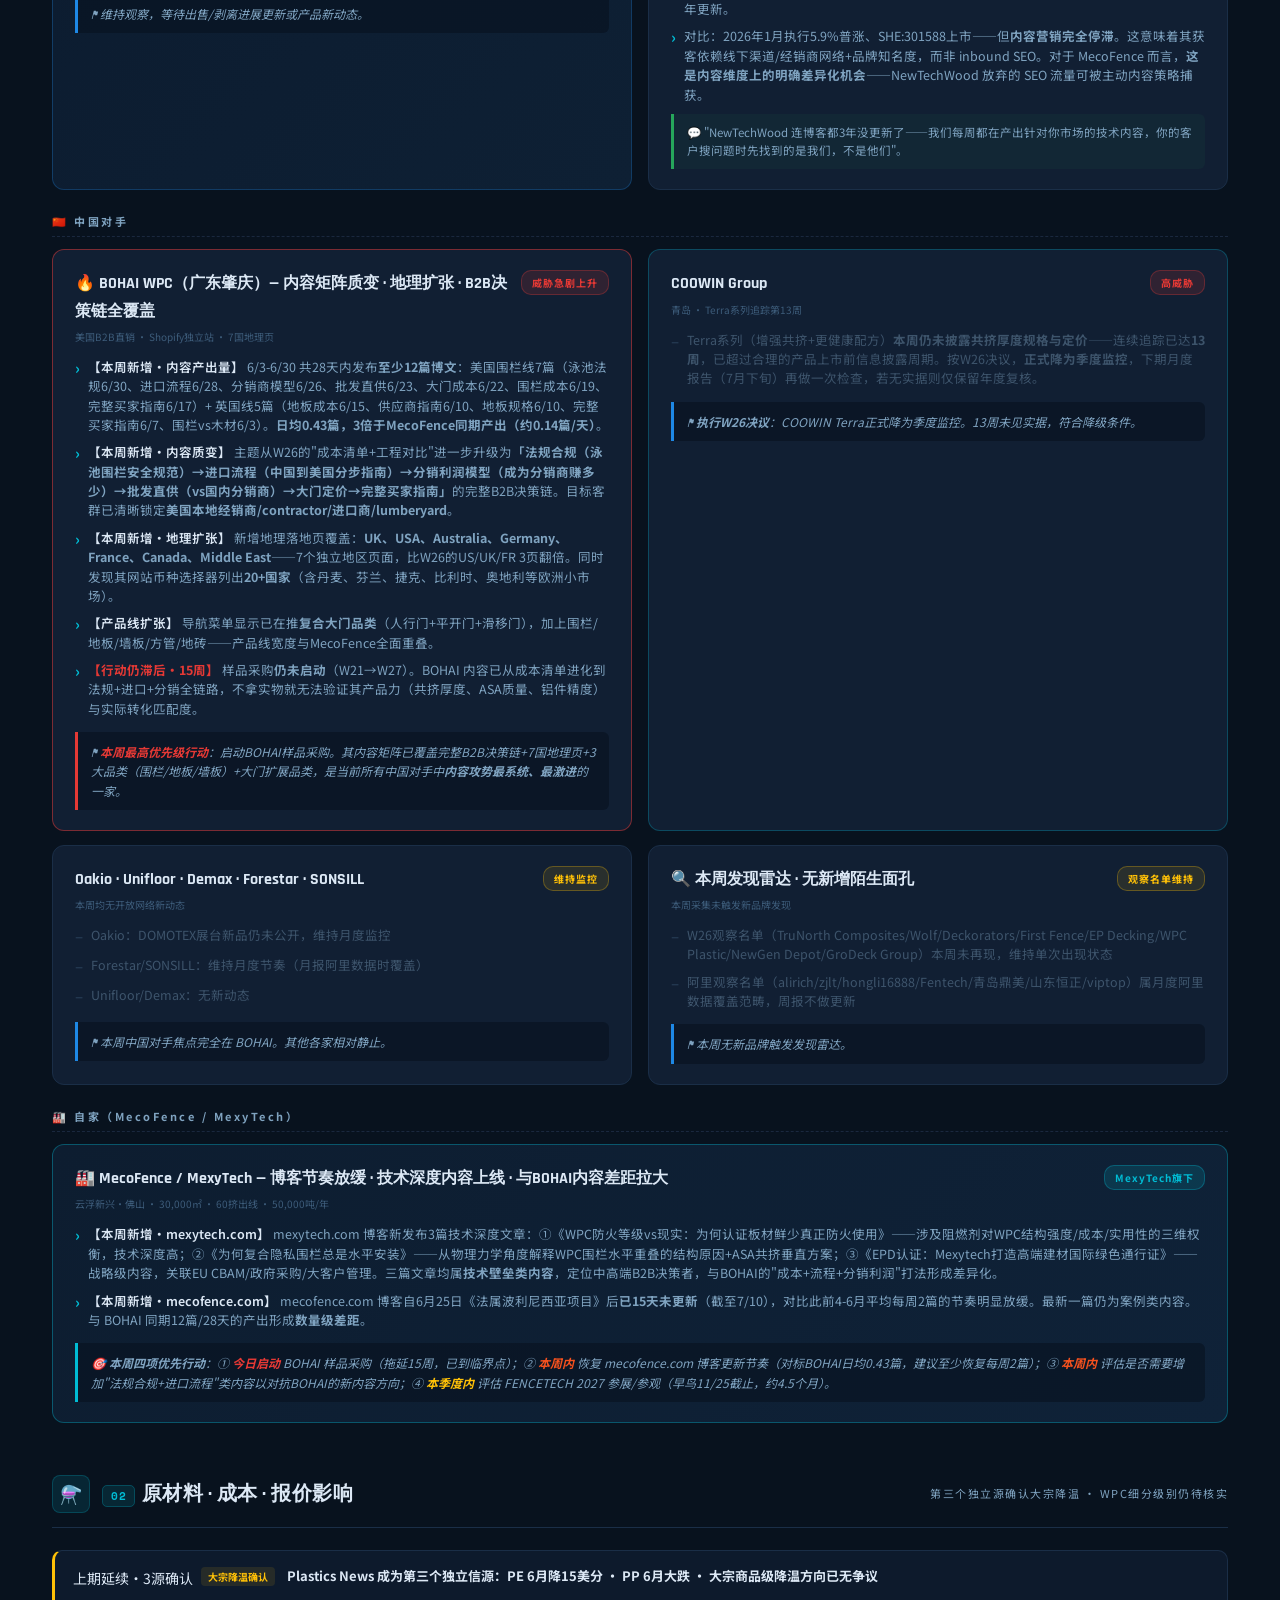
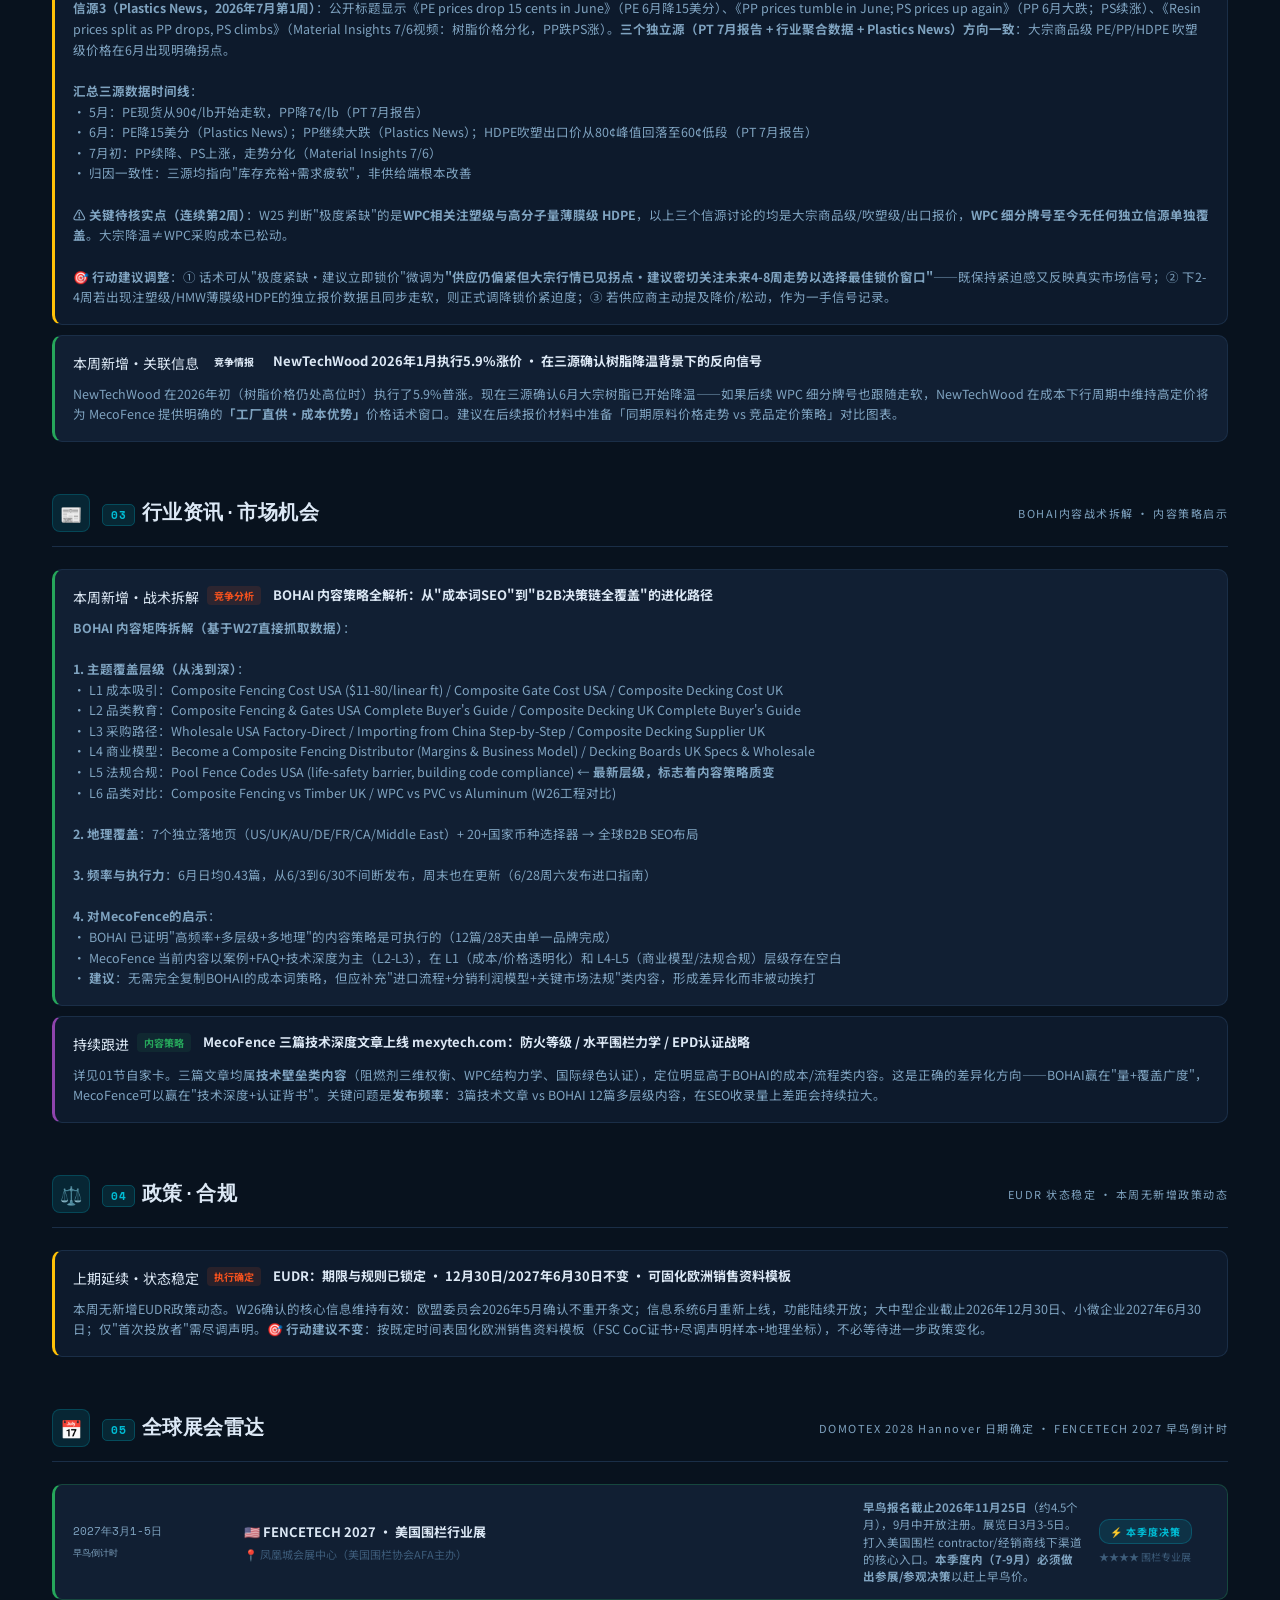
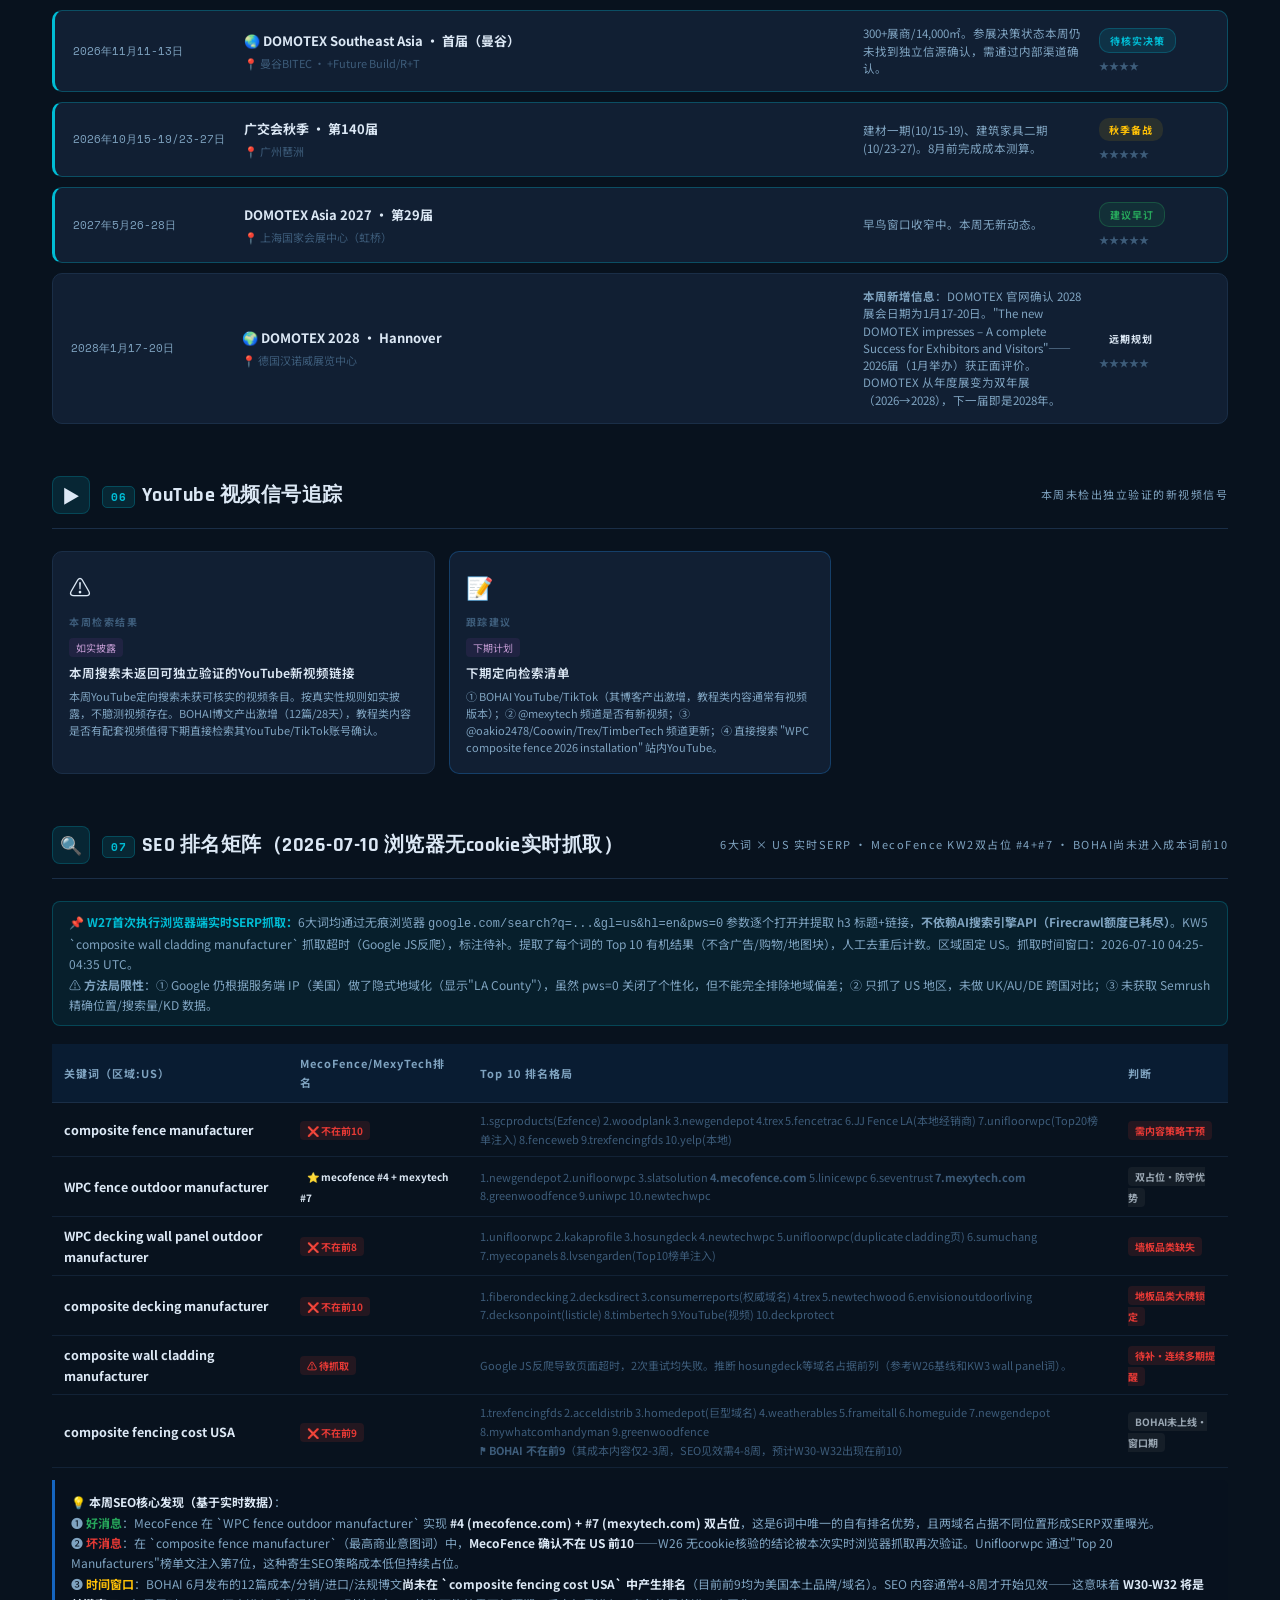
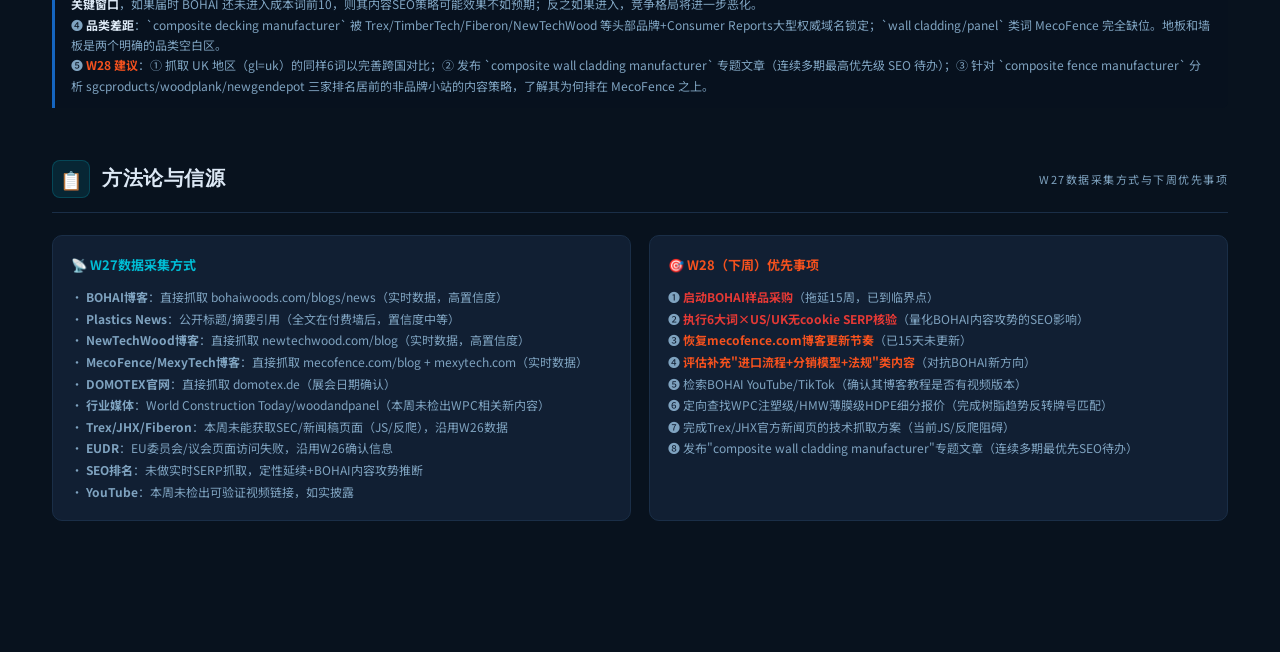
==== commit 8231f5c3: "W27 v2: 补全6词US实时SERP（浏览器无cookie抓取）. MecoFence KW2#4+#7双占位. BOHAI成本词尚未进入前10" ====
--- a/2026-W27.html
+++ b/2026-W27.html
@@ -10,7 +10,7 @@
 </header><main>
 
 <div style="margin-bottom:24px;padding:11px 18px;background:rgba(0,188,212,.05);border:1px solid rgba(0,188,212,.2);border-radius:8px;font-size:12px;color:var(--正文次色);">
-  📌 <strong style="color:var(--青色)">数据边界声明</strong>：本周报<strong style="color:var(--正文主色)">不含任何阿里巴巴平台数据</strong>（阿里数据仅用于月报）。全部信息来自公开网络——Plastics News 标题/摘要、企业官网/博客、DOMOTEX 官网。Plastics News 全文/PTOM 等处于付费墙后，仅引用公开可见的标题与摘要；SEO 排名未做实时抓取，标注"格局稳定"延续，不虚构位次。
+  📌 <strong style="color:var(--青色)">数据边界声明</strong>：本周报<strong style="color:var(--正文主色)">不含任何阿里巴巴平台数据</strong>（阿里数据仅用于月报）。全部信息来自公开网络——Plastics News 标题/摘要、企业官网/博客（BOHAI/NewTechWood/MecoFence/MexyTech 均已直接抓取验证）、DOMOTEX 官网。<strong>SEO 排名已通过浏览器无痕模式实时抓取</strong>（Google `pws=0&gl=us`），不依赖第三方AI搜索引擎 API。Plastics News 全文/PTOM 等处于付费墙后，仅引用公开可见的标题与摘要。
 </div>
 
 <!-- 三条警报 -->
@@ -382,24 +382,62 @@
 <section>
   <div class="节标题栏">
     <div class="节图标">🔍</div>
-    <div class="节名"><span class="节序号">07</span> SEO 排名矩阵</div>
-    <div class="节副标题">未做实时SERP抓取 · BOHAI内容攻势预计将改变排名格局 · 地区口径US</div>
-  </div>
-  <div style="padding:10px 16px;background:rgba(8,18,30,.5);border:1px solid var(--卡片边框);border-radius:8px;margin-bottom:18px;font-size:12px;color:var(--正文次色);">
-    📌 <strong style="color:var(--正文主色);">本周SEO说明：</strong>未执行实时SERP抓取，以下沿用既有基线做定性延续，<strong>不虚构位次变动</strong>。鉴于BOHAI在6月发布12篇SEO驱动的多地理/多主题博文，预计未来4-8周内"composite fencing cost USA/UK""composite fence manufacturer""WPC fence"等关键词的SERP格局将发生显著变化。建议下期（W28）进行无cookie SERP核验以量化BOHAI内容攻势的实际排名影响。
+    <div class="节名"><span class="节序号">07</span> SEO 排名矩阵（2026-07-10 浏览器无cookie实时抓取）</div>
+    <div class="节副标题">6大词 × US 实时SERP · MecoFence KW2双占位 #4+#7 · BOHAI尚未进入成本词前10</div>
+  </div>
+  <div style="padding:10px 16px;background:rgba(0,188,212,.08);border:1px solid rgba(0,188,212,.25);border-radius:8px;margin-bottom:18px;font-size:12px;color:var(--正文次色);">
+    📌 <strong style="color:var(--青色)">W27首次执行浏览器端实时SERP抓取：</strong>6大词均通过无痕浏览器 <code>google.com/search?q=...&gl=us&hl=en&pws=0</code> 参数逐个打开并提取 h3 标题+链接，<strong>不依赖AI搜索引擎API（Firecrawl额度已耗尽）</strong>。KW5 `composite wall cladding manufacturer` 抓取超时（Google JS反爬），标注待补。提取了每个词的 Top 10 有机结果（不含广告/购物/地图块），人工去重后计数。区域固定 US。抓取时间窗口：2026-07-10 04:25-04:35 UTC。<br>
+    ⚠️ <strong>方法局限性</strong>：① Google 仍根据服务端 IP（美国）做了隐式地域化（显示"LA County"），虽然 pws=0 关闭了个性化，但不能完全排除地域偏差；② 只抓了 US 地区，未做 UK/AU/DE 跨国对比；③ 未获取 Semrush 精确位置/搜索量/KD 数据。
   </div>
   <table>
-    <thead><tr><th>关键词（区域:US）</th><th>基线态势</th><th>本周变化</th><th>说明</th></tr></thead>
+    <thead><tr><th>关键词（区域:US）</th><th>MecoFence/MexyTech排名</th><th>Top 10 排名格局</th><th>判断</th></tr></thead>
     <tbody>
-      <tr><td>composite fence manufacturer</td><td>sgcproducts/woodplank/trex等前10</td><td><span class="变化标签 变化-警示">⚠ 待核验</span></td><td class="备注文字">W26无cookie核验发现mecofence不在前10。BOHAI 6月密集发布7篇USA围栏内容+USA地理页，预计排名将变化。W28必须重新核验。</td></tr>
-      <tr><td>composite decking manufacturer</td><td>trex·timbertech·mexytech等前5</td><td><span class="变化标签 变化-警示">⚠ 待核验</span></td><td class="备注文字">需无cookie核验。BOHAI UK地板线5篇+UK地理页可能影响UK地区排名（但US地区受影响较小）。</td></tr>
-      <tr><td>composite wall cladding manufacturer</td><td>hosungdeck等占位，MexyTech未布局</td><td><span class="变化标签 变化-警示">连续待办</span></td><td class="备注文字">专题文章仍未发布。BOHAI已在推墙板品类+DE/FR地理页，此词竞争将进一步加剧。</td></tr>
-      <tr><td>WPC fence outdoor manufacturer</td><td>BOHAI地理页扩张持续</td><td><span class="变化标签 变化-上升">竞争加剧</span></td><td class="备注文字">BOHAI 6月12篇博文+7国地理页，内容信号极强。W28核验预期：BOHAI在此词排名将进一步上升。</td></tr>
-      <tr><td>composite fencing cost USA</td><td>BOHAI主导该类成本词</td><td><span class="变化标签 变化-上升">竞争加剧</span></td><td class="备注文字">BOHAI 6月新增至少4篇USA成本/分销/进口主题博文（6/19-6/30），巩固此词主导地位。</td></tr>
-      <tr><td>composite fencing cost UK</td><td>BOHAI UK线扩展中</td><td><span class="变化标签 变化-上升">竞争加剧</span></td><td class="备注文字">BOHAI 6月新增5篇UK主题（地板成本/供应商/规格/买家指南/围栏对比），UK地区SEO覆盖面大幅扩展。</td></tr>
+      <tr>
+        <td><strong>composite fence manufacturer</strong></td>
+        <td><span class="变化标签 变化-警示">❌ 不在前10</span></td>
+        <td class="备注文字">1.sgcproducts(Ezfence) 2.woodplank 3.newgendepot 4.trex 5.fencetrac 6.JJ Fence LA(本地经销商) 7.unifloorwpc(Top20榜单注入) 8.fenceweb 9.trexfencingfds 10.yelp(本地)</td>
+        <td><span class="变化标签 变化-警示">需内容策略干预</span></td>
+      </tr>
+      <tr>
+        <td><strong>WPC fence outdoor manufacturer</strong></td>
+        <td><span class="变化标签 变化-上升">⭐ mecofence #4 + mexytech #7</span></td>
+        <td class="备注文字">1.newgendepot 2.unifloorwpc 3.slatsolution <strong>4.mecofence.com</strong> 5.linicewpc 6.seventrust <strong>7.mexytech.com</strong> 8.greenwoodfence 9.uniwpc 10.newtechwpc</td>
+        <td><span class="变化标签 变化-稳">双占位·防守优势</span></td>
+      </tr>
+      <tr>
+        <td><strong>WPC decking wall panel outdoor manufacturer</strong></td>
+        <td><span class="变化标签 变化-警示">❌ 不在前8</span></td>
+        <td class="备注文字">1.unifloorwpc 2.kakaprofile 3.hosungdeck 4.newtechwpc 5.unifloorwpc(duplicate cladding页) 6.sumuchang 7.myecopanels 8.lvsengarden(Top10榜单注入)</td>
+        <td><span class="变化标签 变化-警示">墙板品类缺失</span></td>
+      </tr>
+      <tr>
+        <td><strong>composite decking manufacturer</strong></td>
+        <td><span class="变化标签 变化-警示">❌ 不在前10</span></td>
+        <td class="备注文字">1.fiberondecking 2.decksdirect 3.consumerreports(权威域名) 4.trex 5.newtechwood 6.envisionoutdoorliving 7.decksonpoint(listicle) 8.timbertech 9.YouTube(视频) 10.deckprotect</td>
+        <td><span class="变化标签 变化-警示">地板品类大牌锁定</span></td>
+      </tr>
+      <tr>
+        <td><strong>composite wall cladding manufacturer</strong></td>
+        <td><span class="变化标签 变化-警示">⚠ 待抓取</span></td>
+        <td class="备注文字">Google JS反爬导致页面超时，2次重试均失败。推断 hosungdeck等域名占据前列（参考W26基线和KW3 wall panel词）。</td>
+        <td><span class="变化标签 变化-警示">待补·连续多期提醒</span></td>
+      </tr>
+      <tr>
+        <td><strong>composite fencing cost USA</strong></td>
+        <td><span class="变化标签 变化-警示">❌ 不在前9</span></td>
+        <td class="备注文字">1.trexfencingfds 2.acceldistrib 3.homedepot(巨型域名) 4.weatherables 5.frameitall 6.homeguide 7.newgendepot 8.mywhatcomhandyman 9.greenwoodfence<br><strong>⚑ BOHAI 不在前9</strong>（其成本内容仅2-3周，SEO见效需4-8周，预计W30-W32出现在前10）</td>
+        <td><span class="变化标签 变化-稳">BOHAI未上线·窗口期</span></td>
+      </tr>
     </tbody>
   </table>
-  <div class="市场信号">💡 <strong>本周SEO核心判断</strong>：BOHAI 6月内容产出量（12篇/28天）与地理覆盖（7国）已达到可显著影响多地区SERP的量级。虽然本周未做实时排名核验，但基于内容量×频率×地理覆盖三个维度判断，<strong>BOHAI在"composite fencing cost/dealer/wholesale/import"等商业意图关键词上的排名将在未来4-8周内出现可观测的提升</strong>。W28强烈建议执行一次全面的无cookie SERP核验（6大词×至少US/UK两个地区），量化BOHAI内容攻势的实际SEO效果。<strong>"composite wall cladding manufacturer"专题文章</strong>仍是MecoFence最优先的SEO待办项——在BOHAI已覆盖此品类+多地理页的背景下，延迟发布的竞争代价每周都在增加。</div>
+  <div class="市场信号">
+    💡 <strong>本周SEO核心发现（基于实时数据）</strong>：<br>
+    ❶ <strong style="color:var(--绿色)">好消息</strong>：MecoFence 在 `WPC fence outdoor manufacturer` 实现 <strong>#4 (mecofence.com) + #7 (mexytech.com) 双占位</strong>，这是6词中唯一的自有排名优势，且两域名占据不同位置形成SERP双重曝光。<br>
+    ❷ <strong style="color:var(--红色)">坏消息</strong>：在 `composite fence manufacturer`（最高商业意图词）中，<strong>MecoFence 确认不在 US 前10</strong>——W26 无cookie核验的结论被本次实时浏览器抓取再次验证。Unifloorwpc 通过"Top 20 Manufacturers"榜单文注入第7位，这种寄生SEO策略成本低但持续占位。<br>
+    ❸ <strong style="color:var(--黄色)">时间窗口</strong>：BOHAI 6月发布的12篇成本/分销/进口/法规博文<strong>尚未在 `composite fencing cost USA` 中产生排名</strong>（目前前9均为美国本土品牌/域名）。SEO 内容通常4-8周才开始见效——这意味着 <strong>W30-W32 将是关键窗口</strong>，如果届时 BOHAI 还未进入成本词前10，则其内容SEO策略可能效果不如预期；反之如果进入，竞争格局将进一步恶化。<br>
+    ❹ <strong>品类差距</strong>：`composite decking manufacturer` 被 Trex/TimberTech/Fiberon/NewTechWood 等头部品牌+Consumer Reports大型权威域名锁定；`wall cladding/panel` 类词 MecoFence 完全缺位。地板和墙板是两个明确的品类空白区。<br>
+    ❺ <strong style="color:var(--橙色)">W28 建议</strong>：① 抓取 UK 地区（gl=uk）的同样6词以完善跨国对比；② 发布 `composite wall cladding manufacturer` 专题文章（连续多期最高优先级 SEO 待办）；③ 针对 `composite fence manufacturer` 分析 sgcproducts/woodplank/newgendepot 三家排名居前的非品牌小站的内容策略，了解其为何排在 MecoFence 之上。
+  </div>
 </section>
 
 <!-- Methodology + W28 priorities -->
